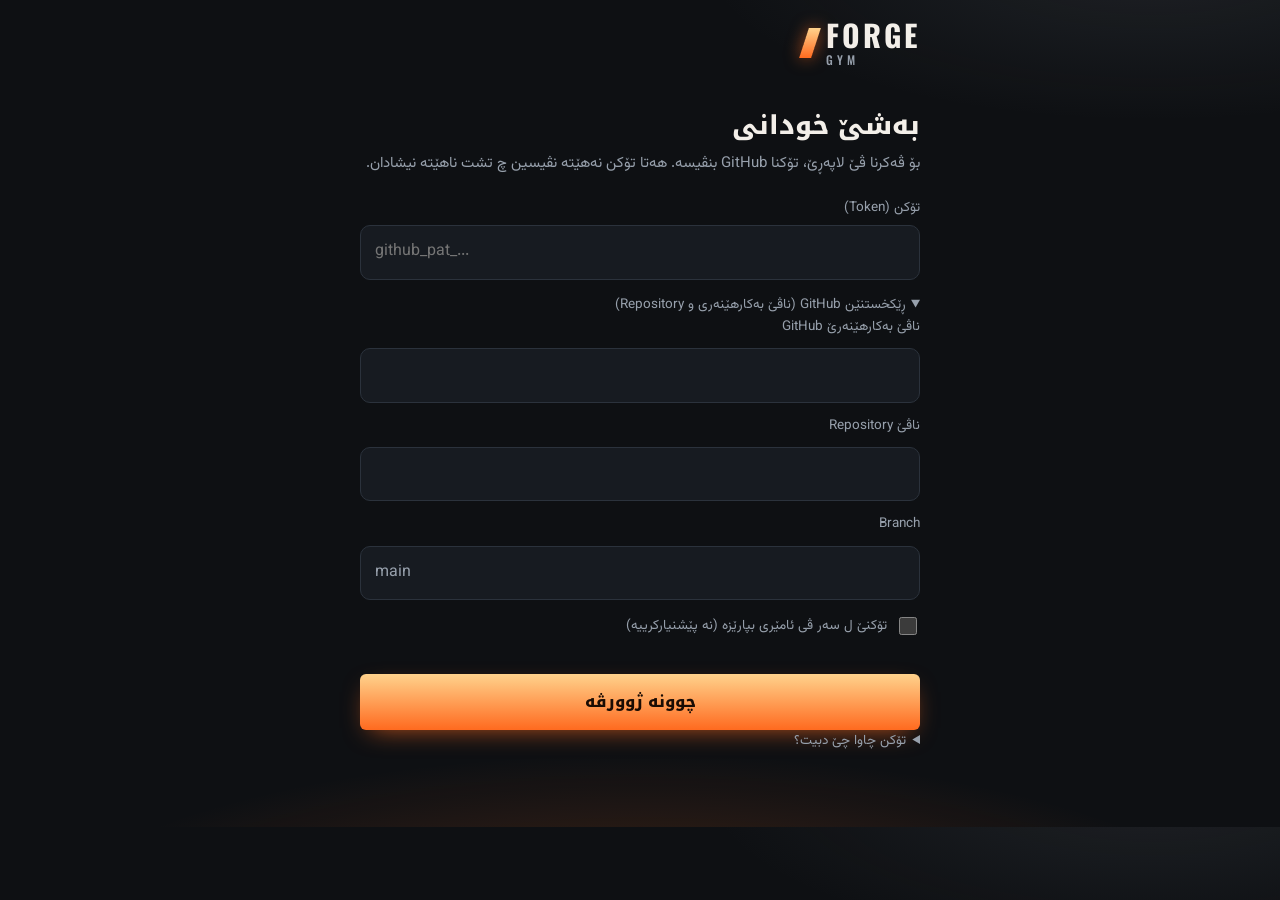
==== admin.html @ 3c7299ae "Add files via upload" ====
<!DOCTYPE html>
<html lang="ku" dir="rtl">
<head>
<meta charset="UTF-8">
<meta name="viewport" content="width=device-width, initial-scale=1, viewport-fit=cover">
<meta name="robots" content="noindex,nofollow">
<meta name="theme-color" content="#0b0909">
<link rel="icon" href="data:image/svg+xml,%3Csvg xmlns='http://www.w3.org/2000/svg' viewBox='0 0 64 64'%3E%3Crect width='64' height='64' rx='14' fill='%230b0909'/%3E%3Cpath d='M20 48V16h26v8H29v5h14v8H29v11z' fill='%23e5202e'/%3E%3C/svg%3E">
<title>Forge Gym | خودان</title>
<link rel="preconnect" href="https://fonts.googleapis.com">
<link rel="preconnect" href="https://fonts.gstatic.com" crossorigin>
<link href="https://fonts.googleapis.com/css2?family=Oswald:wght@500;700&family=Noto+Kufi+Arabic:wght@600;800&family=Vazirmatn:wght@400;500;700&display=swap" rel="stylesheet">
<link rel="stylesheet" href="style.css">
<link rel="stylesheet" href="admin.css">
</head>
<body>
<noscript><p style="padding:24px;text-align:center;color:#fff">JavaScript پێدڤییە بۆ ڤەکرنا ڤێ لاپەڕێ.</p></noscript>


<!-- گەیتێ تۆکنی: هەتا تۆکن نەهێتە نڤیسین و پشتڕاست کرن، تنێ ڤێ بەشێ دیار دبیت -->
<div class="wrap narrow" id="gate">
  <header class="top">
    <div class="brand"><i></i><div>FORGE<small>GYM</small></div></div>
  </header>
  <section class="login">
    <h1>بەشێ خودانی</h1>
    <p>بۆ ڤەکرنا ڤێ لاپەڕێ، تۆکنا GitHub بنڤیسە. هەتا تۆکن نەهێتە نڤیسین چ تشت ناهێتە نیشادان.</p>
    <form id="gateForm" novalidate>
      <label for="gToken">تۆکن (Token)</label>
      <input id="gToken" class="f" type="password" placeholder="github_pat_..." autocomplete="off" autocapitalize="off" spellcheck="false">

      <details class="how" id="gDetails">
        <summary>ڕێکخستنێن GitHub (ناڤێ بەکارهێنەری و Repository)</summary>
        <label for="gOwner">ناڤێ بەکارهێنەرێ GitHub</label>
        <input id="gOwner" class="f" autocomplete="off" autocapitalize="off" spellcheck="false">
        <label for="gRepo">ناڤێ Repository</label>
        <input id="gRepo" class="f" autocomplete="off" autocapitalize="off" spellcheck="false">
        <label for="gBranch">Branch</label>
        <input id="gBranch" class="f" value="main" autocomplete="off" autocapitalize="off" spellcheck="false">
      </details>

      <label class="remember"><input id="gRemember" type="checkbox"> تۆکنێ ل سەر ڤی ئامێری بپارێزە (نە پێشنیارکرییە)</label>
      <div class="err" id="gErr" role="alert"></div>
      <button class="btn-add wide" id="gBtn" type="submit">چوونە ژوورڤە</button>
    </form>

    <details class="how">
      <summary>تۆکن چاوا چێ دبیت؟</summary>
      <ol>
        <li>بچە GitHub ← وێنەیێ پرۆفایلی ← Settings ← Developer settings</li>
        <li>Personal access tokens ← Fine-grained tokens ← Generate new token</li>
        <li>Expiration: 1 year. د Repository access دا تنێ ڕیپۆیێ ڤی سایتی هەلبژێرە</li>
        <li>د Permissions ← Repository permissions ← <b>Contents</b> بکە <b>Read and write</b></li>
        <li>Generate token، پاشی کۆپی بکە و لێرە دانە.</li>
      </ol>
    </details>
  </section>
</div>

<!-- لاپەڕێ سەرەکی: تا گەیت ڤەنەبیت هەر ڤەشارتی دمینیت -->
<div id="app" hidden>
<div class="wrap">
  <header class="top">
    <div class="brand"><i></i><div>FORGE<small>GYM</small></div></div>
    <div class="top-acts">
      <button class="btn-log" id="btnLog" type="button">تۆمارا گوهۆڕینان<b id="logN" hidden></b></button>
      <button class="pill" id="pill" type="button">نەهاتیە بەلاڤکرن</button>
      <button class="btn-add" id="btnAdd" type="button">+ ئەندامێ نوی</button>
      <button class="btn-lock" id="btnLock" type="button">دەرکەفتن</button>
    </div>
  </header>

  <div class="bkbar" id="bkbar" data-view="home" hidden>
    <span id="bkText"></span>
    <span class="bk-acts">
      <button type="button" id="bkCloud">پاراستن ل GitHub</button>
      <button type="button" id="bkBtn">کۆپیکرن ئێستا</button>
    </span>
  </div>

  <section class="gs" data-view="home" id="gs" data-s="open" aria-label="دۆخێ قاعێ">
    <div class="gs-h"><span class="dot"></span><div><small>یاریزان ئێستا دبینن، قاعە:</small><b id="gsTxt">کراوەیە</b></div></div>
    <div class="seg" id="gsSeg" role="group" aria-label="دۆخێ قاعێ">
      <button type="button" class="no" data-st="closed">گرتیە</button>
      <button type="button" class="yes on" data-st="open">کراوەیە</button>
    </div>
    <div class="gs-ask" id="gsAsk" hidden><span id="gsAskT"></span><div><button type="button" class="go" id="gsYes">بەلێ، بگوهۆڕە</button><button type="button" id="gsNo">نەخێر</button></div></div>
    <input class="gs-msg" id="gsMsg" maxlength="80" autocomplete="off" placeholder="پەیامەک بۆ یاریزانان (نە پێدڤییە)، بۆ نموونە: دەوام ژ 4 ی ئێڤارێ">
    <div class="gs-sync" id="gsSync"></div>
  </section>

  <section class="attn" data-view="home" id="attn" aria-label="پێدڤی ب ئاگەهداریێ"></section>

  <section class="today" id="today" data-view="home" aria-label="ئەڤرو هاتین"></section>

  <section class="stats" data-view="home" aria-label="ئامار">
    <div class="stat"><span>کۆمێ ئەندامان</span><b id="sTotal">0</b></div>
    <div class="stat ok"><span>پارە دایە</span><b id="sPaid">0</b></div>
    <div class="stat red"><span>پارە نەدایە</span><b id="sUnpaid">0</b></div>
    <div class="stat"><span>کۆمێ پارەیێ وەرگرتی</span><b id="sSum">0<em>د.ع</em></b></div>
  </section>

  <section class="desk" data-view="members">
    <div class="search">
      <svg viewBox="0 0 24 24" aria-hidden="true"><circle cx="11" cy="11" r="7"/><path d="M20 20l-3.5-3.5"/></svg>
      <input id="q" type="search" autocomplete="off" placeholder="ناڤێ وی کەسێ هاتی بنڤیسە…" aria-label="گەڕیان ب ناڤ">
      <button class="clear" id="qClear" type="button" aria-label="پاقژکرن" hidden>✕</button>
    </div>
    <div class="chips" id="chips"></div>
  </section>

  <main data-view="members">
    <div class="list" id="list"></div>
  </main>

  <section class="money" data-view="money" aria-label="پارە و خەرجی">
    <h2 class="pg">پارە و خەرجی</h2>
    <div class="mrep" id="mrep"></div>
    <h3 class="pg-s">خەرجیەکا نوی</h3>
    <form class="xform" id="xform" novalidate>
      <input id="xT" autocomplete="off" placeholder="خەرجی چ بوو؟ (کارەبا، کرێ، ئامێر…)" aria-label="ناڤێ خەرجیێ">
      <input id="xA" class="ltr" type="number" inputmode="numeric" min="0" step="500" placeholder="نرخ (دینار)" aria-label="نرخ">
      <button class="btn-add" type="submit">+ خەرجی</button>
    </form>
    <div class="xlist" id="xlist"></div>
  </section>

  <footer class="foot" data-view="more">
    <p class="sync">ئەڤ لاپەڕە تنێ بۆ خودانییە. تۆمار تنێ د ڤی ئامێری دا دمینن، ژ بەر هندێ دەمەک دەمەک کۆپیەکێ ڤەگرە. بەشێ ئەندامان (index.html) ب کۆدێ تایبەت و کۆدکری دهێتە بەلاڤکرن.</p>
    <div class="tools">
      <button type="button" id="btnCloud">پاراستن و ڤەگەڕاندن ل GitHub</button>
      <button type="button" id="btnExport">کۆپیکرنا تۆمارا</button>
      <button type="button" id="btnImport">ڤەگەڕاندنا کۆپیێ</button>
      <input type="file" id="fileImport" accept="application/json,.json" hidden>
    </div>
  </footer>
</div>

<!-- تابێن خوارێ: هەر تابەک لاپەڕەکا جیایە -->
<nav class="tabs" id="tabs" aria-label="بەش">
  <button type="button" data-t="home" class="on"><svg viewBox="0 0 24 24"><path d="M3 11l9-8 9 8M5 10v10h14V10"/></svg>سەرەکی</button>
  <button type="button" data-t="members"><svg viewBox="0 0 24 24"><circle cx="9" cy="8" r="3.5"/><path d="M2.5 20c.6-4 3.2-6 6.5-6s5.9 2 6.5 6M16 5a3.5 3.5 0 010 7M18 14c2 .6 3.3 2.5 3.5 6"/></svg>ئەندام</button>
  <button type="button" data-t="money"><svg viewBox="0 0 24 24"><rect x="3" y="6" width="18" height="12" rx="2"/><circle cx="12" cy="12" r="2.6"/></svg>پارە</button>
  <button type="button" data-t="more"><svg viewBox="0 0 24 24"><path d="M4 7h16M4 12h16M4 17h16"/></svg>زێدەتر</button>
</nav>

<!-- فۆرما ئەندامی -->
<div class="veil" id="veil" hidden>
  <form class="sheet" id="form" role="dialog" aria-modal="true" aria-labelledby="fTitle" novalidate>
    <h2 id="fTitle">ئەندامێ نوی</h2>
    <label for="fName">ناڤ *</label>
    <input id="fName" autocomplete="off">
    <div class="two">
      <div><label for="fAmount">نرخێ پارەی (دینار) *</label><input id="fAmount" class="ltr" type="number" inputmode="numeric" min="0" step="500"></div>
      <div><label for="fMonths">ماوە</label>
        <select id="fMonths">
          <option value="1">1 هەیڤ</option>
          <option value="3">3 هەیڤ</option>
          <option value="6">6 هەیڤ</option>
          <option value="12">ساڵەک</option>
        </select>
      </div>
    </div>
    <div class="two">
      <div><label for="fPhone">ژمارا مۆبایلێ</label><input id="fPhone" class="ltr" type="tel" inputmode="tel" autocomplete="off"></div>
      <div><label for="fStart">بەرواری دەستپێکرنێ</label><input id="fStart" class="ltr" type="date"></div>
    </div>
    <label for="fNote">تێبینی (تنێ بۆ تە)</label>
    <textarea id="fNote"></textarea>

    <label for="fCode">کۆدێ ئەندامی (بۆ چوونە ژوورڤە)</label>
    <div class="codebox">
      <input id="fCode" class="ltr mono" autocomplete="off" autocapitalize="characters" spellcheck="false" maxlength="30" placeholder="ABC12345">
      <button type="button" id="fNewCode">کۆدەکێ ڕێکەفتی</button>
    </div>
    <small class="sub">تو دشێی کۆدەکێ ب دلێ خۆ بنڤیسی: تنێ پیتێن ئینگلیزی (A-Z) و ژمارە (0-9)، ژ 8 هەتا 24. ناڤ و ژمارا مۆبایلێ بکارنەهینە.</small>
    <div class="codehint" id="fCodeHint" aria-live="polite"></div>

    <div class="plan-h">
      <span>خشتەیا ڕاهێنانێ</span>
      <select id="fCopy" aria-label="کۆپیکرنا خشتەیێ ژ ئەندامەکێ دی"><option value="">کۆپی ژ ئەندامەکێ دی…</option></select>
    </div>
    <div id="fPlan" class="planed"></div>
    <button type="button" class="addday" id="fAddDay">+ ڕۆژا نوی</button>

    <div class="pay">
      <div class="seg" id="fPay" role="group" aria-label="دۆخێ پارەدانێ">
        <button type="button" class="no on" data-v="0">پارە نەدایە</button>
        <button type="button" class="yes" data-v="1">پارە دایە</button>
      </div>
    </div>
    <div class="err" id="fErr" role="alert"></div>
    <div class="sheet-acts">
      <button type="submit" class="go" id="fSave">پاشەکەفت</button>
      <button type="button" class="cancel" id="fCancel">پاشگەز بوون</button>
    </div>
  </form>
</div>

<!-- پاراستنا کۆدکری ل GitHub -->
<div class="veil" id="veil3" hidden>
  <form class="sheet" id="bform" role="dialog" aria-modal="true" aria-labelledby="bTitle" novalidate>
    <h2 id="bTitle">پاراستنا تۆمارا ل GitHub</h2>
    <p class="muted-p">تۆمارێن ئەندامان ب پاسۆردەکێ دهێنە کۆدکرن و ل Repository وەک فایلێ <b dir="ltr">forge-backup.json</b> دهێنە پاراستن. ئەگەر مۆبایل یان براوزەر بهێتە گوهۆڕین، ب ڤی پاسۆردی دشێی هەمیان ڤەگەڕینی. پشتی جارا یەکێ، هەر جارەکا تو بگوهۆڕی دێ ئۆتۆماتیک دووبارە هێتە پاراستن.</p>
    <label for="bPass">پاسۆردێ پاراستنێ (کێم 10 پیت و ژمارە)</label>
    <input id="bPass" class="ltr" type="password" autocomplete="off" autocapitalize="off" spellcheck="false">
    <div id="bConfirmBox">
      <label for="bPass2">پاسۆردی دووبارە بنڤیسە</label>
      <input id="bPass2" class="ltr" type="password" autocomplete="off" autocapitalize="off" spellcheck="false">
    </div>
    <p class="muted-p warnp">ئاگەهداری: ئەگەر پاسۆردی ژبیر بکەی، کەس ناشێت کۆپیێ ڤەکەت. ل جهەکێ ب ئاسایش بنڤیسە. ئەڤ پاسۆرد ژ تۆکنا GitHub جیاوازە.</p>
    <div class="err" id="bErr" role="alert"></div>
    <div class="sheet-acts">
      <button type="submit" class="go" id="bSave">پاراستن ئێستا</button>
      <button type="button" class="cancel" id="bClose">داخستن</button>
    </div>
    <div class="tools" style="margin-top:14px"><button type="button" id="bRestore">ڤەگەڕاندن ژ کۆپیا GitHub</button></div>
  </form>
</div>
</div>

<div class="veil" id="veil4" hidden>
  <div class="sheet" role="dialog" aria-modal="true" aria-labelledby="lTitle">
    <h2 id="lTitle">تۆمارا گوهۆڕینان</h2>
    <p class="muted-p">هەر گوهۆڕینەکا تو یان ئەندامەک بکەت لێرە دهێتە نڤیسین. ناهێتە ژێبرن.</p>
    <div class="loglist" id="logList"></div>
    <div class="sheet-acts"><button type="button" class="cancel" id="logClose">داخستن</button></div>
  </div>
</div>
<div class="res" id="res" hidden><div class="res-b"><i id="resI"></i><h3 id="resN"></h3><p id="resT"></p><button type="button" id="resX">باشە</button></div></div>
<div class="toast" id="toast" hidden></div>

<script>
/* diagnostics: if crypto.js / app.js are missing on the server, or crash, say so on screen instead of doing nothing */
(function () {
  function say(t) { var e = document.getElementById('gErr'); if (e) e.textContent = t; }
  window.addEventListener('error', function (ev) {
    var t = ev.target;
    if (t && t.tagName === 'SCRIPT') { say('فایلا ' + (t.getAttribute('src') || '').split('?')[0] + ' ل سەر GitHub نەهاتە دیتن. ناڤێ فایلی دڤێت وەک خۆ بیت (ب پیتێن بچووک).'); return; }
    say('خەلەتیا کۆدی: ' + (ev.message || '') + ' (' + String(ev.filename || '').split('/').pop().split('?')[0] + ':' + (ev.lineno || '') + ')');
  }, true);
  document.getElementById('gateForm').addEventListener('submit', function (e) {
    if (!window.__fgReady) { e.preventDefault(); say(window.FG ? 'app.js نەهاتە کارکرن. فایلێ app.js ل GitHub بپشکنە.' : 'crypto.js و app.js نەهاتینە بارکرن. هەردوو فایلان ل GitHub بپشکنە.'); }
  });
})();
</script>
<script src="crypto.js?v=3"></script>
<script src="app.js?v=3"></script>
</body>
</html>
---- style.css ----
/* Forge Gym: red and black. Search-first desk, member cards, bottom-sheet form. */
:root{
  --bg:#0b0909;
  --surface:#151010;
  --surface-2:#1e1616;
  --line:#2f2222;
  --fg:#f5eeee;
  --muted:#a69696;
  --red:#e5202e;
  --red-deep:#a90f1b;
  --ok:#3dc47a;
  --warn:#f2a33a;
  --font-display:'Oswald','Noto Kufi Arabic',Impact,sans-serif;
  --font-head:'Noto Kufi Arabic','Vazirmatn',Tahoma,sans-serif;
  --font-body:'Vazirmatn','Noto Kufi Arabic',Tahoma,sans-serif;
  color-scheme:dark;
}
*{box-sizing:border-box}
html{-webkit-text-size-adjust:100%}
[hidden]{display:none!important}
body{
  margin:0;background:var(--bg);color:var(--fg);
  font:15px/1.65 var(--font-body);
  padding-block:env(safe-area-inset-top,0px) calc(48px + env(safe-area-inset-bottom,0px));
  padding-left:max(16px,env(safe-area-inset-left,0px));
  padding-right:max(16px,env(safe-area-inset-right,0px));
  background-image:repeating-linear-gradient(115deg,transparent 0 46px,rgba(229,32,46,.035) 46px 48px);
}
button,input,select,textarea{font:inherit;color:inherit}
button{cursor:pointer;border:0;background:none}
:focus-visible{outline:2px solid var(--red);outline-offset:2px}
.wrap{max-width:940px;margin:0 auto}

/* header */
.top{display:flex;align-items:center;justify-content:space-between;gap:12px;padding-block:20px 14px}
.brand{direction:ltr;display:flex;align-items:center;gap:10px;font-family:var(--font-display);font-weight:700;font-size:30px;letter-spacing:3px;line-height:1}
.brand i{display:block;width:12px;height:30px;background:var(--red);transform:skewX(-18deg)}
.brand small{font-weight:500;font-size:12px;letter-spacing:4px;color:var(--muted);display:block;margin-top:4px}
.btn-add{background:var(--red);color:#fff;font-family:var(--font-head);font-weight:800;font-size:15px;padding:12px 20px;border-radius:6px;transition:background .2s,transform .15s;white-space:nowrap}
.btn-add:hover{background:#f2303d}
.btn-add:active{transform:scale(.97)}

/* stats */
.stats{display:grid;grid-template-columns:repeat(4,1fr);border:1px solid var(--line);border-radius:10px;background:var(--surface);overflow:hidden}
.stat{padding:14px 16px;min-width:0;border-inline-start:1px solid var(--line)}
.stat:first-child{border-inline-start:0}
.stat span{display:block;font-size:12.5px;color:var(--muted)}
.stat b{display:block;font-family:var(--font-display);font-weight:700;font-size:30px;line-height:1.2;font-variant-numeric:tabular-nums;direction:ltr;text-align:start}
.stat.red b{color:var(--red)}
.stat.ok b{color:var(--ok)}
.stat b em{font-style:normal;font-size:13px;font-weight:500;color:var(--muted);margin-inline-start:4px;font-family:var(--font-body)}

/* search */
.desk{position:sticky;top:env(safe-area-inset-top,0px);z-index:5;background:var(--bg);padding-block:16px 10px}
.search{position:relative}
.search svg{position:absolute;inset-block:0;inset-inline-start:16px;margin-block:auto;width:22px;height:22px;stroke:var(--red);fill:none;stroke-width:2.2;stroke-linecap:round}
.search input{width:100%;background:var(--surface);border:2px solid var(--line);border-radius:10px;padding:16px 50px;font-size:17px;font-weight:500;transition:border-color .2s}
.search input::placeholder{color:#7d6e6e}
.search input:focus{border-color:var(--red);outline:0}
.clear{position:absolute;inset-block:0;inset-inline-end:10px;margin-block:auto;width:34px;height:34px;border-radius:50%;background:var(--surface-2);color:var(--muted);font-size:15px}
.chips{display:flex;gap:8px;overflow-x:auto;padding-block:12px 2px;scrollbar-width:none}
.chips::-webkit-scrollbar{display:none}
.chip{flex:none;padding:7px 16px;border:1px solid var(--line);border-radius:99px;font-size:14px;font-weight:500;color:var(--muted);background:var(--surface);transition:all .2s}
.chip b{font-family:var(--font-display);font-weight:500;margin-inline-start:6px;font-variant-numeric:tabular-nums}
.chip.on{background:var(--red);border-color:var(--red);color:#fff}

/* member cards */
.list{display:grid;grid-template-columns:repeat(2,minmax(0,1fr));gap:14px;margin-top:8px}
.m{background:var(--surface);border:1px solid var(--line);border-radius:12px;padding:16px;display:flex;flex-direction:column;gap:12px;min-width:0;position:relative;overflow:hidden}
.m::before{content:"";position:absolute;inset-block:0;inset-inline-start:0;width:4px;background:var(--red)}
.m.paid::before{background:var(--ok)}
.m-head{display:flex;justify-content:space-between;align-items:flex-start;gap:12px}
.m-name{font-family:var(--font-head);font-weight:800;font-size:19px;line-height:1.35;min-width:0;overflow-wrap:anywhere}
.m-amt{flex:none;text-align:end;direction:ltr}
.m-amt b{display:block;font-family:var(--font-display);font-weight:700;font-size:30px;line-height:1;font-variant-numeric:tabular-nums;letter-spacing:.5px}
.m-amt small{font-size:12px;color:var(--muted)}
.m-meta{display:flex;flex-wrap:wrap;gap:6px 8px;align-items:center;font-size:13px;color:var(--muted)}
.m-meta .ph{direction:ltr;unicode-bidi:embed}
.tag{padding:1px 10px;border-radius:99px;font-size:12px;font-weight:700;border:1px solid var(--line);background:var(--surface-2)}
.tag.warn{color:var(--warn);border-color:rgba(242,163,58,.4)}
.tag.red{color:#ff6b75;border-color:rgba(229,32,46,.5)}
.tag.ok{color:var(--ok);border-color:rgba(61,196,122,.4)}
.note{font-size:13px;color:var(--muted);border-inline-start:2px solid var(--line);padding-inline-start:10px}

.seg{display:grid;grid-template-columns:1fr 1fr;background:var(--surface-2);border:1px solid var(--line);border-radius:8px;padding:4px;gap:4px}
.seg button{height:46px;border-radius:5px;font-family:var(--font-head);font-weight:800;font-size:14.5px;color:var(--muted);transition:background .2s,color .2s}
.seg .no.on{background:var(--red);color:#fff}
.seg .yes.on{background:var(--ok);color:#06210f}
.acts{display:flex;flex-wrap:wrap;gap:4px 14px;align-items:center;font-size:13.5px}
.acts button{color:var(--muted);padding:4px 0;font-weight:500}
.acts button:hover{color:var(--fg)}
.acts .in{color:var(--fg);font-weight:700;border:1px solid var(--line);border-radius:6px;padding:4px 12px;background:var(--surface-2)}
.acts .in:hover{border-color:var(--red)}
.acts .del{margin-inline-start:auto}
.acts .del:hover{color:#ff6b75}
.confirm{display:flex;gap:8px;align-items:center;flex-wrap:wrap;margin-inline-start:auto}
.confirm button.yes{background:var(--red);color:#fff;border-radius:6px;padding:5px 14px;font-weight:700}
.confirm button.no{border:1px solid var(--line);border-radius:6px;padding:5px 14px}

.empty{grid-column:1/-1;text-align:center;padding:56px 16px;border:1px dashed var(--line);border-radius:12px;color:var(--muted)}
.empty h3{margin:0 0 6px;font-family:var(--font-head);font-weight:800;font-size:20px;color:var(--fg)}
.empty p{margin:0 0 18px}

/* footer: backup */
.foot{margin-top:28px;text-align:center}
.sync{font-size:12.5px;color:var(--muted);margin:0 0 10px}
.tools{display:flex;gap:10px;justify-content:center;flex-wrap:wrap}
.tools button{padding:9px 18px;border:1px solid var(--line);border-radius:8px;color:var(--fg);font-size:13.5px;font-weight:500;background:var(--surface)}
.tools button:hover{border-color:var(--red)}

/* sheet */
.veil{position:fixed;inset:0;z-index:20;background:rgba(0,0,0,.72);display:flex;align-items:flex-end;justify-content:center}
.sheet{width:100%;max-width:520px;max-height:92%;overflow:auto;background:var(--surface);border:1px solid var(--line);border-bottom:0;border-radius:16px 16px 0 0;padding:20px 20px calc(24px + env(safe-area-inset-bottom,0px));animation:up .25s ease-out}
@keyframes up{from{transform:translateY(40px);opacity:0}}
.sheet h2{margin:0 0 14px;font-family:var(--font-head);font-weight:800;font-size:21px}
.sheet label{display:block;margin-top:12px;font-size:13.5px;color:var(--muted)}
.sheet input,.sheet select,.sheet textarea{width:100%;margin-top:5px;background:var(--bg);border:1px solid var(--line);border-radius:8px;padding:12px 14px;font-size:16px}
.sheet textarea{resize:vertical;min-height:64px}
.sheet input:focus,.sheet select:focus,.sheet textarea:focus{border-color:var(--red);outline:0}
.sheet .ltr{direction:ltr;text-align:start}
.two{display:grid;grid-template-columns:1fr 1fr;gap:12px}
.two>*{min-width:0}
.pay{margin-top:16px}
.pay .seg button{height:48px}
.err{color:#ff6b75;font-size:13.5px;min-height:20px;margin-top:10px}
.sheet-acts{display:flex;gap:10px;margin-top:6px}
.sheet-acts .go{flex:1;background:var(--red);color:#fff;font-family:var(--font-head);font-weight:800;padding:14px;border-radius:8px}
.sheet-acts .go:hover{background:#f2303d}
.sheet-acts .go:disabled{opacity:.6}
.sheet-acts .cancel{padding:14px 20px;border:1px solid var(--line);border-radius:8px;color:var(--muted)}

.toast{position:fixed;inset-inline:16px;bottom:calc(20px + env(safe-area-inset-bottom,0px));margin-inline:auto;max-width:420px;z-index:30;background:var(--fg);color:#190c0c;padding:12px 18px;border-radius:8px;font-weight:700;text-align:center;box-shadow:0 10px 30px rgba(0,0,0,.5)}
.toast.bad{background:var(--red);color:#fff}

@media(max-width:720px){
  .list{grid-template-columns:minmax(0,1fr)}
  .stats{grid-template-columns:1fr 1fr}
  .stat:nth-child(3){border-inline-start:0}
  .stat:nth-child(n+3){border-top:1px solid var(--line)}
  .brand{font-size:26px}
}
@media(min-width:721px){.veil{align-items:center}.sheet{border-bottom:1px solid var(--line);border-radius:16px}}
/* ===== admin additions: publish pill, code line, plan editor, settings ===== */
.top-acts{display:flex;align-items:center;gap:10px;flex-wrap:wrap;justify-content:flex-end}
.pill{padding:7px 14px;border-radius:99px;border:1px solid var(--line);background:var(--surface);color:var(--muted);font-size:13px;font-weight:700;transition:border-color .2s,color .2s}
.pill:hover{border-color:var(--red)}
.pill.ok{color:var(--ok);border-color:rgba(61,196,122,.45)}
.pill.warn{color:var(--warn);border-color:rgba(242,163,58,.45)}
.pill.bad{color:#ff6b75;border-color:rgba(229,32,46,.6)}
.codeline{display:flex;align-items:center;flex-wrap:wrap;gap:6px 10px;font-size:13px;color:var(--muted);padding:8px 10px;background:var(--surface-2);border:1px dashed var(--line);border-radius:8px}
.codeline code{font-family:var(--font-display);font-weight:500;font-size:16px;letter-spacing:2px;color:var(--fg)}
.codeline button,.codeline a{color:var(--fg);font-weight:700;font-size:12.5px;padding:3px 10px;border:1px solid var(--line);border-radius:6px;background:var(--surface)}
.codeline button:hover,.codeline a:hover{border-color:var(--red)}
.codeline a{margin-inline-start:auto}
.sheet .mono{font-family:var(--font-display);font-size:19px;letter-spacing:3px}
.codebox{display:flex;gap:8px;align-items:center}
.codebox input{flex:1;min-width:0}
.codebox button{flex:none;margin-top:5px;padding:12px 14px;border:1px solid var(--line);border-radius:8px;color:var(--fg);font-weight:700;font-size:13.5px;background:var(--surface-2)}
.codebox button:hover{border-color:var(--red)}
.plan-h{display:flex;align-items:center;justify-content:space-between;gap:10px;flex-wrap:wrap;margin-top:18px;font-weight:700;font-size:14px}
.plan-h select{width:auto;max-width:100%;margin:0;padding:8px 10px;font-size:13.5px}
.planed{display:flex;flex-direction:column;gap:10px;margin-top:8px}
.day{background:var(--bg);border:1px solid var(--line);border-radius:10px;padding:10px}
.day-h{display:flex;gap:8px;align-items:center}
.day-h input{margin:0}
.day-h button{flex:none;width:36px;height:36px;border-radius:50%;background:var(--surface-2);color:var(--muted)}
.day-h button:hover{color:#ff6b75}
.day textarea{margin-top:8px;min-height:96px;direction:ltr;text-align:start;font-size:15px}
.addday{width:100%;margin-top:10px;padding:11px;border:1px dashed var(--line);border-radius:8px;color:var(--muted);font-weight:700}
.addday:hover{border-color:var(--red);color:var(--fg)}
.muted-p{margin:0 0 6px;font-size:13.5px;color:var(--muted)}
.how{margin-top:12px;font-size:13.5px;color:var(--muted)}
.how summary{cursor:pointer}
.how ol{padding-inline-start:20px;margin:8px 0 0}
.linkbtn{display:block;margin:14px auto 0;color:var(--muted);font-size:13px;text-decoration:underline}
.linkbtn:hover{color:#ff6b75}

/* ===== member portal (index.html) ===== */
.wrap.narrow{max-width:560px}
.ghost{padding:8px 16px;border:1px solid var(--line);border-radius:8px;color:var(--muted);font-weight:700;font-size:13.5px}
.ghost:hover{border-color:var(--red);color:var(--fg)}
.login{padding-block:28px 12px}
.login h1{margin:0 0 8px;font-family:var(--font-head);font-weight:800;font-size:26px;line-height:1.4}
.login p{margin:0 0 20px;color:var(--muted)}
.login label{display:block;font-size:13.5px;color:var(--muted);margin-bottom:6px}
.codein{width:100%;background:var(--surface);border:2px solid var(--line);border-radius:10px;padding:16px;text-align:center;font-family:var(--font-display);font-size:28px;font-weight:500;letter-spacing:5px;text-transform:uppercase;color:var(--fg)}
.codein::placeholder{color:#5f5252;letter-spacing:5px}
.codein:focus{border-color:var(--red);outline:0}
.remember{display:flex!important;align-items:center;gap:8px;margin-top:14px;cursor:pointer}
.remember input{width:18px;height:18px;accent-color:var(--red)}
.btn-add.wide{width:100%;margin-top:6px;padding:15px;font-size:16px}
.btn-add:disabled{opacity:.6}
.login .hint{margin:18px 0 0;font-size:13px;text-align:center}
.hello{margin:18px 0 14px;font-family:var(--font-head);font-weight:800;font-size:24px;line-height:1.4;overflow-wrap:anywhere}
.pcard{background:var(--surface);border:1px solid var(--line);border-radius:14px;padding:18px;position:relative;overflow:hidden}
.pcard::before{content:"";position:absolute;inset-block:0;inset-inline-start:0;width:5px;background:var(--ok)}
.pcard.soon::before{background:var(--warn)}
.pcard.bad::before{background:var(--red)}
.pc-top{display:flex;gap:8px;flex-wrap:wrap}
.pc-days{display:flex;align-items:baseline;gap:12px;margin-top:14px;direction:rtl}
.pc-days b{font-family:var(--font-display);font-weight:700;font-size:72px;line-height:1;font-variant-numeric:tabular-nums;color:var(--fg)}
.pcard.soon .pc-days b{color:var(--warn)}
.pcard.bad .pc-days b{color:var(--red)}
.pc-days span{color:var(--muted);font-weight:700}
.bar{height:8px;border-radius:99px;background:var(--surface-2);overflow:hidden;margin-top:14px}
.bar i{display:block;height:100%;width:0;background:var(--ok);border-radius:99px;transition:width .6s ease-out}
.pcard.soon .bar i{background:var(--warn)}
.pcard.bad .bar i{background:var(--red)}
.pc-dates{display:grid;grid-template-columns:1fr 1fr;gap:12px;margin:16px 0 0}
.pc-dates div{min-width:0}
.pc-dates dt{font-size:12.5px;color:var(--muted)}
.pc-dates dd{margin:0;font-family:var(--font-display);font-weight:500;font-size:19px;direction:ltr;text-align:start;font-variant-numeric:tabular-nums}
.pc-warn{margin:14px 0 0;padding:10px 12px;border-radius:8px;background:var(--surface-2);border:1px solid var(--line);font-size:14px}
.pcard.bad .pc-warn{border-color:rgba(229,32,46,.5)}
.pcard.soon .pc-warn{border-color:rgba(242,163,58,.45)}
.sec{margin:26px 0 10px;font-family:var(--font-head);font-weight:800;font-size:19px}
.days{display:flex;flex-direction:column;gap:10px}
.day-card{background:var(--surface);border:1px solid var(--line);border-radius:12px;overflow:hidden}
.day-card summary{list-style:none;cursor:pointer;padding:14px 16px;font-family:var(--font-head);font-weight:800;font-size:16px;display:flex;justify-content:space-between;align-items:center;gap:10px}
.day-card summary::-webkit-details-marker{display:none}
.day-card summary::after{content:"+";flex:none;width:28px;height:28px;border-radius:50%;background:var(--surface-2);display:flex;align-items:center;justify-content:center;color:var(--red);font-size:20px;line-height:1}
.day-card[open] summary::after{content:"−"}
.day-card[open]{border-color:rgba(229,32,46,.5)}
.day-card ol{margin:0;padding:0 16px 14px;list-style:none;counter-reset:ex;direction:ltr;text-align:start}
.day-card li{counter-increment:ex;display:flex;gap:12px;align-items:baseline;padding:9px 0;border-top:1px solid var(--line);font-size:16px}
.day-card li::before{content:counter(ex);flex:none;min-width:22px;font-family:var(--font-display);font-weight:500;color:var(--red)}
.day-card .muted{padding:0 16px 14px;margin:0;color:var(--muted)}
@media(prefers-reduced-motion:reduce){*{animation:none!important;transition:none!important}}

/* ===== v2 additions: owner gate, free-choice codes, backup reminder ===== */
.codein{font-size:22px;letter-spacing:3px}
.codein::placeholder{letter-spacing:3px}
.login .f{display:block;width:100%;margin:0 0 14px;background:var(--surface);border:1px solid var(--line);border-radius:10px;padding:13px 14px;font-size:16px;direction:ltr;text-align:start}
.login .f:focus{border-color:var(--red);outline:0}
.login .how{margin:0 0 14px}
.login .how .f{margin-top:10px;margin-bottom:0}
.login .how .f+label{margin-top:12px}
.btn-lock{padding:9px 16px;border:1px solid var(--line);border-radius:8px;color:var(--fg);font-size:13.5px;font-weight:500;background:var(--surface)}
.btn-lock:hover{border-color:var(--red)}
.codehint{min-height:20px;margin:6px 0 0;font-size:12.5px;color:var(--muted)}
.codehint.ok{color:var(--ok)}
.codehint.bad{color:#ff6b75}
.sheet .sub{display:block;margin-top:4px;font-size:12.5px;color:var(--muted)}
.sheet .codebox input{text-transform:uppercase}
.bkbar{display:flex;align-items:center;justify-content:space-between;gap:12px;flex-wrap:wrap;margin:0 0 14px;padding:12px 16px;background:rgba(242,163,58,.1);border:1px solid var(--warn);border-radius:10px;font-size:13.5px;color:var(--warn)}
.bkbar button{flex:none;padding:8px 16px;border-radius:8px;background:var(--warn);color:#190c0c;font-weight:700;font-size:13.5px}

.bk-acts{display:flex;gap:8px;flex-wrap:wrap}
.bk-acts button{background:var(--warn)}
.warnp{color:var(--warn)}
#bConfirmBox[hidden]{display:none}
---- admin.css ----
/* Forge Gym admin v3: graphite + ember (same look as the member portal). Loaded after style.css */
:root{--bg:#0e1013;--surface:#171b21;--surface-2:#1f242c;--line:#2b323c;--fg:#f3efe9;--muted:#97a0ac;--red:#ff6a1f;--ok:#5fd39a;--warn:#ffb340;--bad:#ff5a5f;--hot:#ffd28c;--font-display:'Oswald','Noto Kufi Arabic',Impact,sans-serif}
body{background:radial-gradient(70% 34% at 50% 115%,rgba(255,106,31,.25),transparent 70%),radial-gradient(50% 28% at 90% -5%,rgba(125,135,148,.14),transparent 70%),var(--bg) fixed}
.brand i{background:linear-gradient(var(--hot),var(--red));box-shadow:0 0 16px rgba(255,106,31,.6)}
.btn-add,.sheet-acts .go,.chip.on{background:linear-gradient(180deg,var(--hot),var(--red));color:#1a0c04;border-color:transparent;box-shadow:0 8px 26px -10px rgba(255,106,31,.8)}
.btn-add:hover,.sheet-acts .go:hover{background:linear-gradient(180deg,#ffe0a8,#ff7a35)}
.stat.red b{color:var(--bad)}.seg .no.on{background:var(--bad);color:#fff}.m::before{background:var(--bad)}.m.paid::before{background:var(--ok)}.m.soon::before{background:var(--warn)}.m.exp::before{background:#5c6573}
.m{border-radius:14px;background:linear-gradient(160deg,var(--surface-2),var(--surface) 60%)}
.m-name{font-size:20px}.m-amt b{color:var(--hot)}
.stats{gap:10px;border:0;background:none;overflow:visible}
.stat{border:1px solid var(--line)!important;border-radius:12px;background:linear-gradient(160deg,var(--surface-2),var(--surface))}
.stat b{background:linear-gradient(180deg,#fff3dc,var(--hot) 45%,var(--red));-webkit-background-clip:text;background-clip:text;color:transparent}
.stat.ok b{background-image:linear-gradient(180deg,#e6fff2,var(--ok))}.stat.red b{background-image:linear-gradient(180deg,#ffe3e4,var(--bad))}
.btn-log{position:relative;padding:9px 16px;border:1px solid var(--line);border-radius:8px;background:var(--surface);font-size:13.5px;font-weight:700}
.btn-log:hover{border-color:var(--red)}
.btn-log b{position:absolute;top:-8px;inset-inline-start:-8px;min-width:22px;height:22px;padding:0 5px;border-radius:99px;background:var(--bad);color:#fff;font:700 12px/22px var(--font-display);text-align:center}
/* open / closed card */
.gs{position:relative;overflow:hidden;margin:0 0 14px;padding:18px;border:1px solid var(--line);border-radius:16px;background:linear-gradient(160deg,var(--surface-2),var(--surface) 65%)}
.gs::after{content:"";position:absolute;inset:-60% auto auto -15%;width:60%;aspect-ratio:1;border-radius:50%;background:radial-gradient(circle,rgba(95,211,154,.22),transparent 65%);pointer-events:none}
.gs[data-s=closed]::after{background:radial-gradient(circle,rgba(255,90,95,.22),transparent 65%)}
.gs>*{position:relative;z-index:1}
.gs-h{display:flex;align-items:center;gap:14px}
.dot{flex:none;width:16px;height:16px;border-radius:50%;background:var(--ok);animation:pulse 2s infinite}
.gs[data-s=closed] .dot{background:var(--bad);animation:none}
@keyframes pulse{0%{box-shadow:0 0 0 0 rgba(95,211,154,.6)}70%,100%{box-shadow:0 0 0 12px rgba(95,211,154,0)}}
.gs small{display:block;font-size:12.5px;color:var(--muted)}
.gs-h b{font-family:var(--font-head);font-weight:800;font-size:30px;line-height:1.2;color:var(--ok)}
.gs[data-s=closed] .gs-h b{color:var(--bad)}
.gs .seg{margin-top:14px}.gs .seg .yes.on{background:var(--ok)}
.gs-msg{width:100%;margin-top:12px;padding:12px 14px;font-size:15px;background:var(--bg);border:1px solid var(--line);border-radius:10px}
.gs-msg:focus{border-color:var(--red);outline:0}
.gs-ask{margin-top:12px;padding:12px 14px;border:1px solid var(--warn);border-radius:10px;background:rgba(255,179,64,.1);font-weight:700}
.gs-ask div{display:flex;gap:8px;margin-top:10px}
.gs-ask button{flex:1;padding:11px;border-radius:8px;border:1px solid var(--line);font-weight:700}
.gs-ask .go{background:var(--warn);color:#190c0c;border-color:transparent}
.gs-sync{margin-top:10px;font-size:12.5px;color:var(--muted)}.gs-sync.ok{color:var(--ok)}.gs-sync.warn{color:var(--warn)}.gs-sync.bad{color:var(--bad)}
/* attention */
.attn{display:grid;grid-template-columns:repeat(3,minmax(0,1fr));gap:10px;margin:0 0 14px}
.at{padding:12px;border:1px solid var(--line);border-radius:12px;background:var(--surface);text-align:start}
.at b{display:block;font:700 28px/1.1 var(--font-display)}.at span{font-size:12.5px;color:var(--muted)}
.at.has.bad{border-color:rgba(255,90,95,.55)}.at.has.bad b{color:var(--bad)}.at.has.warn{border-color:rgba(255,179,64,.55)}.at.has.warn b{color:var(--warn)}
.attn-ok{grid-column:1/-1;padding:12px 14px;border:1px solid rgba(95,211,154,.4);border-radius:12px;color:var(--ok);font-weight:700}
/* log */
.loglist{display:flex;flex-direction:column;gap:8px;margin-block:12px;max-height:56vh;overflow:auto}
.lg{display:flex;gap:12px;align-items:flex-start;padding:10px 12px;border:1px solid var(--line);border-radius:10px;background:var(--bg)}
.lg.new{border-color:var(--red)}
.lg i{flex:none;width:34px;height:34px;border-radius:50%;display:grid;place-items:center;font-style:normal;font-weight:800;background:var(--surface-2)}
.lg-ok i{color:var(--ok)}.lg-bad i{color:var(--bad)}.lg-warn i{color:var(--warn)}.lg-hot i{color:var(--red)}
.lg p{margin:0;font-weight:600;line-height:1.5}.lg time{display:block;font-size:12px;color:var(--muted);direction:ltr;text-align:start}
/* check-in result */
.res{position:fixed;inset:0;z-index:40;display:grid;place-items:center;padding:24px;background:rgba(0,0,0,.82)}
.res-b{width:100%;max-width:380px;padding:30px 20px;text-align:center;border:2px solid var(--ok);border-radius:20px;background:var(--surface);animation:up .25s ease-out}
.res.bad .res-b{border-color:var(--bad)}.res.warn .res-b{border-color:var(--warn)}
.res-b i{display:grid;place-items:center;width:84px;height:84px;margin:0 auto 12px;border-radius:50%;font-style:normal;font-size:46px;font-weight:800;background:var(--ok);color:#06210f}
.res.bad i{background:var(--bad);color:#fff}.res.warn i{background:var(--warn);color:#190c0c}
.res h3{margin:0;font:800 26px/1.3 var(--font-head);overflow-wrap:anywhere}.res p{margin:8px 0 20px;color:var(--muted);font-size:16px}
.res button{width:100%;padding:14px;border-radius:10px;border:1px solid var(--line);font-weight:800}
@media(max-width:520px){.attn{grid-template-columns:1fr 1fr}.at:last-child{grid-column:1/-1}}

/* ===== v4: لاپەڕێن جیا، تابێن خوارێ، پارە و خەرجی ===== */
.vhide{display:none!important}
#app{padding-bottom:104px}
.tabs{position:fixed;inset-inline:0;bottom:0;z-index:15;display:flex;justify-content:center;gap:6px;padding:8px 12px calc(8px + env(safe-area-inset-bottom,0px));background:rgba(14,16,19,.9);backdrop-filter:blur(14px);-webkit-backdrop-filter:blur(14px);border-top:1px solid var(--line)}
.tabs button{flex:1;max-width:160px;display:flex;flex-direction:column;align-items:center;gap:3px;padding:8px 4px;border-radius:14px;color:var(--muted);font:700 12.5px var(--font-head);transition:color .2s,background .2s}
.tabs svg{width:24px;height:24px;fill:none;stroke:currentColor;stroke-width:1.9;stroke-linecap:round;stroke-linejoin:round}
.tabs .on{color:var(--hot);background:rgba(255,106,31,.15)}
.pg{margin:6px 0 14px;font:800 26px/1.3 var(--font-head)}
.pg-s{margin:22px 0 10px;font:800 16px var(--font-head);color:var(--muted)}
.today{margin:0 0 14px;padding:16px;border:1px solid var(--line);border-radius:16px;background:linear-gradient(160deg,var(--surface-2),var(--surface))}
.today h3{margin:0 0 10px;font:800 17px var(--font-head)}
.today h3 b{margin-inline-start:6px;color:var(--hot);font-family:var(--font-display)}
.today div{display:flex;flex-wrap:wrap;gap:8px}
.today span{padding:6px 14px;border-radius:99px;background:rgba(95,211,154,.12);border:1px solid rgba(95,211,154,.35);color:var(--ok);font-weight:700;font-size:14px}
.today p{margin:0;color:var(--muted);font-size:13.5px}
.mrep{display:grid;gap:10px}
.mc{padding:16px;border:1px solid var(--line);border-radius:16px;background:linear-gradient(160deg,var(--surface-2),var(--surface))}
.mc.cur{border-color:rgba(255,106,31,.55)}
.mc small{display:block;margin-bottom:10px;color:var(--muted);font-weight:700}
.mc dl{display:grid;grid-template-columns:repeat(3,minmax(0,1fr));gap:10px;margin:0}
.mc dt{font-size:12.5px;color:var(--muted)}
.mc dd{margin:0;font:700 22px/1.3 var(--font-display);direction:ltr;text-align:start;font-variant-numeric:tabular-nums}
.mc .g{color:var(--ok)}.mc .r{color:var(--bad)}
.xform{display:grid;grid-template-columns:1fr 1fr;gap:10px}
.xform input{min-width:0;padding:13px 14px;background:var(--surface);border:1px solid var(--line);border-radius:10px;font-size:16px}
.xform input:focus{border-color:var(--red);outline:0}
.xform .ltr{direction:ltr;text-align:start}
.xform .btn-add{grid-column:1/-1}
.xlist{display:flex;flex-direction:column;gap:8px;margin-top:14px}
.xi{display:flex;align-items:center;gap:12px;padding:11px 14px;border:1px solid var(--line);border-radius:12px;background:var(--surface)}
.xi>div{flex:1;min-width:0}.xi b{display:block;overflow-wrap:anywhere}.xi small{color:var(--muted);direction:ltr;display:block;text-align:start}
.xi span{font:700 17px var(--font-display);color:var(--bad);direction:ltr}
.xi button{flex:none;width:34px;height:34px;border-radius:50%;background:var(--surface-2);color:var(--muted)}
.xi button:hover{color:var(--bad)}
@media(max-width:520px){.xform{grid-template-columns:1fr}}
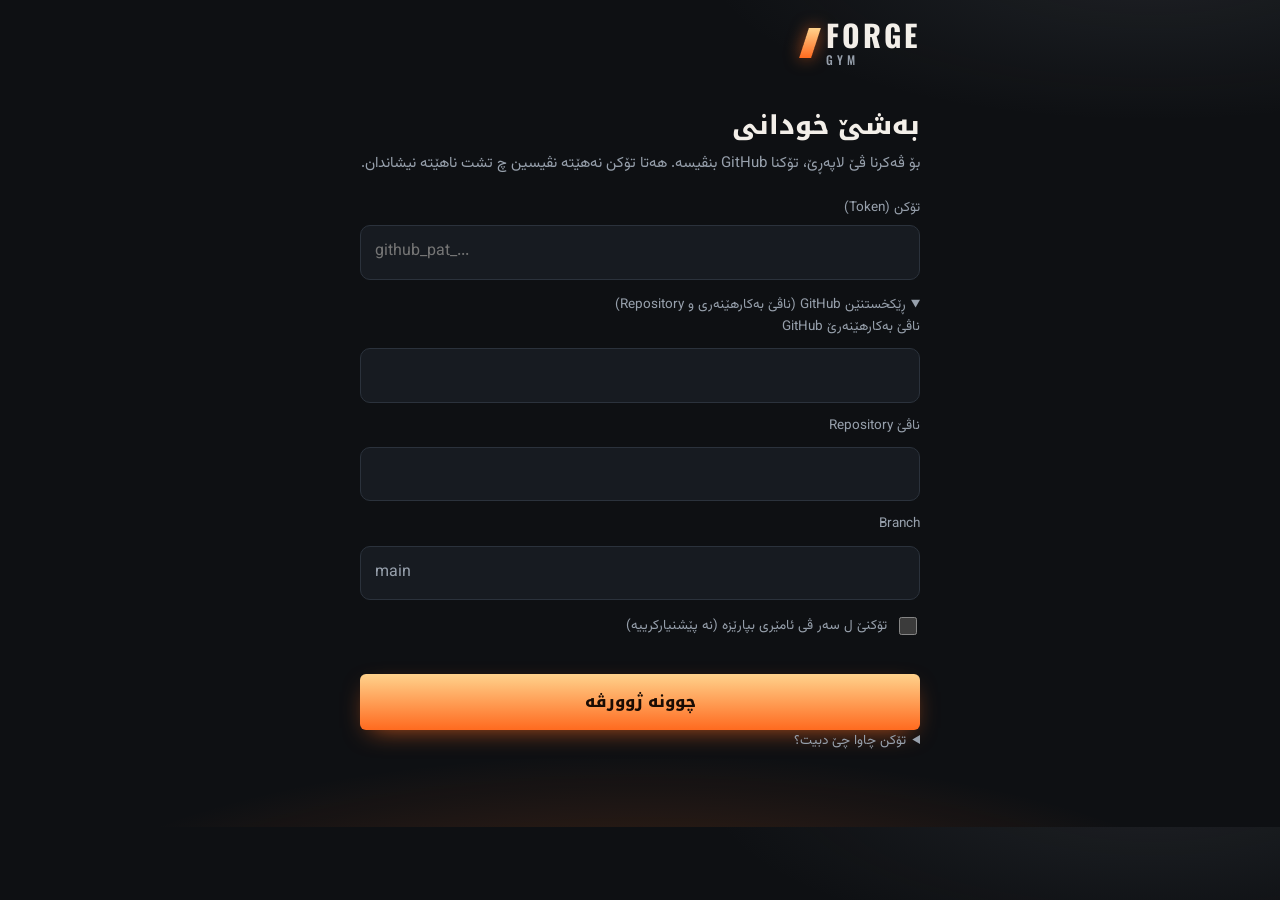
==== commit 8c512841: "Add files via upload" ====
--- a/admin.html
+++ b/admin.html
@@ -10,8 +10,8 @@
 <link rel="preconnect" href="https://fonts.googleapis.com">
 <link rel="preconnect" href="https://fonts.gstatic.com" crossorigin>
 <link href="https://fonts.googleapis.com/css2?family=Oswald:wght@500;700&family=Noto+Kufi+Arabic:wght@600;800&family=Vazirmatn:wght@400;500;700&display=swap" rel="stylesheet">
-<link rel="stylesheet" href="style.css">
-<link rel="stylesheet" href="admin.css">
+<link rel="stylesheet" href="style.css?v=4">
+<link rel="stylesheet" href="admin.css?v=8">
 </head>
 <body>
 <noscript><p style="padding:24px;text-align:center;color:#fff">JavaScript پێدڤییە بۆ ڤەکرنا ڤێ لاپەڕێ.</p></noscript>
@@ -24,7 +24,7 @@
   </header>
   <section class="login">
     <h1>بەشێ خودانی</h1>
-    <p>بۆ ڤەکرنا ڤێ لاپەڕێ، تۆکنا GitHub بنڤیسە. هەتا تۆکن نەهێتە نڤیسین چ تشت ناهێتە نیشادان.</p>
+    <p>بۆ ڤەکرنا ڤێ لاپەڕێ، تۆکنا GitHub بنڤیسە. هەتا تۆکن نەهێتە نڤیسین چ تشت ناهێتە نیشاندان.</p>
     <form id="gateForm" novalidate>
       <label for="gToken">تۆکن (Token)</label>
       <input id="gToken" class="f" type="password" placeholder="github_pat_..." autocomplete="off" autocapitalize="off" spellcheck="false">
@@ -51,7 +51,7 @@
         <li>Personal access tokens ← Fine-grained tokens ← Generate new token</li>
         <li>Expiration: 1 year. د Repository access دا تنێ ڕیپۆیێ ڤی سایتی هەلبژێرە</li>
         <li>د Permissions ← Repository permissions ← <b>Contents</b> بکە <b>Read and write</b></li>
-        <li>Generate token، پاشی کۆپی بکە و لێرە دانە.</li>
+        <li>Generate token، پاشی کۆپی بکە و ل ڤێرێ دانە.</li>
       </ol>
     </details>
   </section>
@@ -74,20 +74,22 @@
     <span id="bkText"></span>
     <span class="bk-acts">
       <button type="button" id="bkCloud">پاراستن ل GitHub</button>
-      <button type="button" id="bkBtn">کۆپیکرن ئێستا</button>
+      <button type="button" id="bkBtn">کۆپیکرن نوکە</button>
     </span>
   </div>
 
   <section class="gs" data-view="home" id="gs" data-s="open" aria-label="دۆخێ قاعێ">
-    <div class="gs-h"><span class="dot"></span><div><small>یاریزان ئێستا دبینن، قاعە:</small><b id="gsTxt">کراوەیە</b></div></div>
+    <div class="gs-h"><span class="dot"></span><div><small>یاریزان نوکە دبینن، قاعە:</small><b id="gsTxt">ڤەکریە</b></div></div>
     <div class="seg" id="gsSeg" role="group" aria-label="دۆخێ قاعێ">
       <button type="button" class="no" data-st="closed">گرتیە</button>
-      <button type="button" class="yes on" data-st="open">کراوەیە</button>
-    </div>
-    <div class="gs-ask" id="gsAsk" hidden><span id="gsAskT"></span><div><button type="button" class="go" id="gsYes">بەلێ، بگوهۆڕە</button><button type="button" id="gsNo">نەخێر</button></div></div>
+      <button type="button" class="yes on" data-st="open">ڤەکریە</button>
+    </div>
+    <div class="gs-ask" id="gsAsk" hidden><span id="gsAskT"></span><div><button type="button" class="go" id="gsYes">بەلێ، بگوهۆڕە</button><button type="button" id="gsNo">نە</button></div></div>
     <input class="gs-msg" id="gsMsg" maxlength="80" autocomplete="off" placeholder="پەیامەک بۆ یاریزانان (نە پێدڤییە)، بۆ نموونە: دەوام ژ 4 ی ئێڤارێ">
     <div class="gs-sync" id="gsSync"></div>
   </section>
+
+  <section class="purge" data-view="home" id="purge" hidden aria-label="ئەندامێن ب دوماهی هاتی"></section>
 
   <section class="attn" data-view="home" id="attn" aria-label="پێدڤی ب ئاگەهداریێ"></section>
 
@@ -97,7 +99,7 @@
     <div class="stat"><span>کۆمێ ئەندامان</span><b id="sTotal">0</b></div>
     <div class="stat ok"><span>پارە دایە</span><b id="sPaid">0</b></div>
     <div class="stat red"><span>پارە نەدایە</span><b id="sUnpaid">0</b></div>
-    <div class="stat"><span>کۆمێ پارەیێ وەرگرتی</span><b id="sSum">0<em>د.ع</em></b></div>
+    <div class="stat"><span>داهاتێ ئەڤ هەیڤێ</span><b id="sSum">0<em>د.ع</em></b></div>
   </section>
 
   <section class="desk" data-view="members">
@@ -107,26 +109,52 @@
       <button class="clear" id="qClear" type="button" aria-label="پاقژکرن" hidden>✕</button>
     </div>
     <div class="chips" id="chips"></div>
+    <div class="legend" aria-label="مانایا ڕەنگان"><span class="ok">پارە دایە</span><span class="bad">پارە نەدایە</span><span class="warn">کات ب دوماهی هاتی و پارە نەدایە</span></div>
   </section>
 
   <main data-view="members">
-    <div class="list" id="list"></div>
+    <div class="list rows" id="list"></div>
   </main>
 
   <section class="money" data-view="money" aria-label="پارە و خەرجی">
-    <h2 class="pg">پارە و خەرجی</h2>
-    <div class="mrep" id="mrep"></div>
-    <h3 class="pg-s">خەرجیەکا نوی</h3>
-    <form class="xform" id="xform" novalidate>
-      <input id="xT" autocomplete="off" placeholder="خەرجی چ بوو؟ (کارەبا، کرێ، ئامێر…)" aria-label="ناڤێ خەرجیێ">
-      <input id="xA" class="ltr" type="number" inputmode="numeric" min="0" step="500" placeholder="نرخ (دینار)" aria-label="نرخ">
-      <button class="btn-add" type="submit">+ خەرجی</button>
+    <div class="mhead">
+      <h2 class="pg">پارە</h2>
+      <div class="mnav">
+        <button type="button" id="mPrev" aria-label="هەیڤا بوری"><svg viewBox="0 0 24 24" aria-hidden="true"><path d="M9 6l6 6-6 6"/></svg></button>
+        <b id="mLabel"></b>
+        <button type="button" id="mNext" aria-label="هەیڤا ل دویڤ"><svg viewBox="0 0 24 24" aria-hidden="true"><path d="M15 6l-6 6 6 6"/></svg></button>
+      </div>
+    </div>
+
+    <div id="mHero"></div>
+    <div class="dstrip" id="dstrip" aria-label="ڕۆژێن هەیڤێ"></div>
+
+    <div class="mlock" id="mLock" hidden>
+      <svg viewBox="0 0 24 24" aria-hidden="true"><rect x="5" y="11" width="14" height="9" rx="2"/><path d="M8 11V8a4 4 0 018 0v3"/></svg>
+      <span>ئەڤ ڕۆژە چوو و هاتیە گرتن. ناهێت چ تشتەک تێدا بهێتە زێدەکرن، گوهۆڕین یان ژێبرن.</span>
+    </div>
+
+    <form class="qa" id="mAdd" novalidate>
+      <div class="seg" id="qKind" role="group" aria-label="جۆرێ تۆمارێ">
+        <button type="button" class="yes on" data-k="in">داهات</button>
+        <button type="button" class="no" data-k="out">خەرجی</button>
+      </div>
+      <div class="qa-row">
+        <input id="qT" autocomplete="off" aria-label="ناڤ">
+        <input id="qA" class="ltr" type="number" inputmode="numeric" min="0" step="500" placeholder="نرخ (دینار)" aria-label="نرخ">
+      </div>
+      <div class="qchips" id="qChips" aria-label="زێدەکرنا ب لەز">
+        <button type="button" data-add="1000">+1,000</button><button type="button" data-add="5000">+5,000</button><button type="button" data-add="10000">+10,000</button><button type="button" data-add="25000">+25,000</button>
+      </div>
+      <button class="btn-add" id="qBtn" type="submit">+ داهات</button>
     </form>
-    <div class="xlist" id="xlist"></div>
+
+    <div id="mList"></div>
+    <div class="msum" id="mSum"></div>
   </section>
 
   <footer class="foot" data-view="more">
-    <p class="sync">ئەڤ لاپەڕە تنێ بۆ خودانییە. تۆمار تنێ د ڤی ئامێری دا دمینن، ژ بەر هندێ دەمەک دەمەک کۆپیەکێ ڤەگرە. بەشێ ئەندامان (index.html) ب کۆدێ تایبەت و کۆدکری دهێتە بەلاڤکرن.</p>
+    <p class="sync">ئەڤ لاپەڕە تنێ بۆ خودانییە. تۆمار تنێ د ڤی ئامێری دا دمینن، ژ بەر هندێ هەر دەمەکێ کۆپیەکێ ڤەگرە. بەشێ ئەندامان (index.html) ب کۆدێ تایبەت و کۆدکری دهێتە بەلاڤکرن.</p>
     <div class="tools">
       <button type="button" id="btnCloud">پاراستن و ڤەگەڕاندن ل GitHub</button>
       <button type="button" id="btnExport">کۆپیکرنا تۆمارا</button>
@@ -136,7 +164,7 @@
   </footer>
 </div>
 
-<!-- تابێن خوارێ: هەر تابەک لاپەڕەکا جیایە -->
+<!-- تابێن خوارێ: هەر تابەک لاپەڕەکا جودایە -->
 <nav class="tabs" id="tabs" aria-label="بەش">
   <button type="button" data-t="home" class="on"><svg viewBox="0 0 24 24"><path d="M3 11l9-8 9 8M5 10v10h14V10"/></svg>سەرەکی</button>
   <button type="button" data-t="members"><svg viewBox="0 0 24 24"><circle cx="9" cy="8" r="3.5"/><path d="M2.5 20c.6-4 3.2-6 6.5-6s5.9 2 6.5 6M16 5a3.5 3.5 0 010 7M18 14c2 .6 3.3 2.5 3.5 6"/></svg>ئەندام</button>
@@ -144,10 +172,36 @@
   <button type="button" data-t="more"><svg viewBox="0 0 24 24"><path d="M4 7h16M4 12h16M4 17h16"/></svg>زێدەتر</button>
 </nav>
 
+<!-- زانیاریێن ئەندامی: دهێت ڤەکرن دەمێ کلیک ل سەر ناڤی دهێتە کرن -->
+<div class="veil" id="veil6" hidden><div id="detail"></div></div>
+
+<!-- گوهۆڕینا تۆمارەکا پارەیێ یا ئەڤرو -->
+<div class="veil" id="veil7" hidden>
+  <form class="sheet" id="eform" role="dialog" aria-modal="true" aria-labelledby="eH" novalidate>
+    <h2 id="eH">گوهۆڕینا تۆمارێ</h2>
+    <p class="muted-p" id="eInfo"></p>
+    <label for="eT">ناڤ</label>
+    <input id="eT" autocomplete="off">
+    <label for="eA">نرخ (دینار)</label>
+    <input id="eA" class="ltr" type="number" inputmode="numeric" min="0" step="500">
+    <div class="err" id="eErr" role="alert"></div>
+    <div class="sheet-acts">
+      <button type="submit" class="go">پاشەکەفت</button>
+      <button type="button" class="cancel" id="eCancel">گرتن</button>
+    </div>
+    <button type="button" class="e-del" id="eDel">ژێبرنا ئەڤ تۆمارێ</button>
+  </form>
+</div>
+
 <!-- فۆرما ئەندامی -->
 <div class="veil" id="veil" hidden>
   <form class="sheet" id="form" role="dialog" aria-modal="true" aria-labelledby="fTitle" novalidate>
     <h2 id="fTitle">ئەندامێ نوی</h2>
+    <div class="photo-pick">
+      <button type="button" class="ph-btn" id="fPhotoBtn" aria-label="وێنەی ئەندامی هەلبژێرە"><span>+</span></button>
+      <div><b>وێنەی ئەندامی</b><small>نە پێدڤییە</small><button type="button" class="ph-del" id="fPhotoDel" hidden>ژێبرنا وێنەی</button></div>
+      <input type="file" id="fPhotoFile" accept="image/*" hidden>
+    </div>
     <label for="fName">ناڤ *</label>
     <input id="fName" autocomplete="off">
     <div class="two">
@@ -157,14 +211,20 @@
           <option value="1">1 هەیڤ</option>
           <option value="3">3 هەیڤ</option>
           <option value="6">6 هەیڤ</option>
-          <option value="12">ساڵەک</option>
+          <option value="12">سالەک</option>
         </select>
       </div>
     </div>
     <div class="two">
       <div><label for="fPhone">ژمارا مۆبایلێ</label><input id="fPhone" class="ltr" type="tel" inputmode="tel" autocomplete="off"></div>
-      <div><label for="fStart">بەرواری دەستپێکرنێ</label><input id="fStart" class="ltr" type="date"></div>
-    </div>
+      <div><label for="fStart">ڕێکەفتا دەستپێکرنێ</label><input id="fStart" class="ltr" type="date"></div>
+    </div>
+    <div class="three">
+      <div><label for="fSnap">Snapchat</label><input id="fSnap" class="ltr" autocomplete="off" autocapitalize="off" spellcheck="false" placeholder="username"></div>
+      <div><label for="fInsta">Instagram</label><input id="fInsta" class="ltr" autocomplete="off" autocapitalize="off" spellcheck="false" placeholder="username"></div>
+      <div><label for="fTok">TikTok</label><input id="fTok" class="ltr" autocomplete="off" autocapitalize="off" spellcheck="false" placeholder="username"></div>
+    </div>
+    <small class="sub">ناڤێ بەکارهێنەری بنڤیسە (بێ @) یان لینکێ پرۆفایلی دانە.</small>
     <label for="fNote">تێبینی (تنێ بۆ تە)</label>
     <textarea id="fNote"></textarea>
 
@@ -176,12 +236,7 @@
     <small class="sub">تو دشێی کۆدەکێ ب دلێ خۆ بنڤیسی: تنێ پیتێن ئینگلیزی (A-Z) و ژمارە (0-9)، ژ 8 هەتا 24. ناڤ و ژمارا مۆبایلێ بکارنەهینە.</small>
     <div class="codehint" id="fCodeHint" aria-live="polite"></div>
 
-    <div class="plan-h">
-      <span>خشتەیا ڕاهێنانێ</span>
-      <select id="fCopy" aria-label="کۆپیکرنا خشتەیێ ژ ئەندامەکێ دی"><option value="">کۆپی ژ ئەندامەکێ دی…</option></select>
-    </div>
-    <div id="fPlan" class="planed"></div>
-    <button type="button" class="addday" id="fAddDay">+ ڕۆژا نوی</button>
+    <p class="sub planhint">بەرنامەیا ڕاهێنانێ (ڕۆژێن هەفتێ ب ئامادەیی) پشتی پاشەکەفتکرنێ دێ بۆ تە ڤەبیت. ل سەر کارتێ ئەندامی ژی دوگمەیا «بەرنامەیا ڕاهێنانێ» هەیە.</p>
 
     <div class="pay">
       <div class="seg" id="fPay" role="group" aria-label="دۆخێ پارەدانێ">
@@ -192,27 +247,51 @@
     <div class="err" id="fErr" role="alert"></div>
     <div class="sheet-acts">
       <button type="submit" class="go" id="fSave">پاشەکەفت</button>
-      <button type="button" class="cancel" id="fCancel">پاشگەز بوون</button>
+      <button type="button" class="cancel" id="fCancel">هەلوەشاندن</button>
     </div>
   </form>
+</div>
+
+<!-- بەرنامەیا ڕاهێنانێ -->
+<div class="veil" id="veil5" hidden>
+  <div class="sheet prog" id="prog" role="dialog" aria-modal="true" aria-labelledby="pTitle">
+    <h2 id="pTitle">بەرنامەیا ڕاهێنانێ</h2>
+    <div class="wtabs" id="pTabs" role="tablist" aria-label="ڕۆژێن هەفتێ"></div>
+    <label for="pFocus">ئەڤ ڕۆژە چ ڕاهێنان دهێتە کرن؟ (بۆ نموونە: سنگ و ترایسێپس)</label>
+    <input id="pFocus" autocomplete="off">
+    <div class="exl" id="pEx"></div>
+    <button type="button" class="addday" id="pAdd">+ ڕاهێنانەک</button>
+    <label for="pNote">تێبینی بۆ ڤی ڕۆژی (نە پێدڤییە)</label>
+    <textarea id="pNote"></textarea>
+    <div class="plan-h" id="pCopyBox"><span>کۆپیکرن</span>
+      <select id="pCopy" aria-label="کۆپیکرنا بەرنامەیێ ژ ئەندامەکێ دی"><option value="">کۆپیکرنا بەرنامەیێ ژ ئەندامەکێ دی…</option></select>
+    </div>
+    <datalist id="exNames"></datalist>
+    <input type="file" id="pFile" accept="image/*" hidden>
+    <div class="err" id="pErr" role="alert"></div>
+    <div class="sheet-acts">
+      <button type="button" class="go" id="pSave">پاشەکەفت</button>
+      <button type="button" class="cancel" id="pCancel">گرتن</button>
+    </div>
+  </div>
 </div>
 
 <!-- پاراستنا کۆدکری ل GitHub -->
 <div class="veil" id="veil3" hidden>
   <form class="sheet" id="bform" role="dialog" aria-modal="true" aria-labelledby="bTitle" novalidate>
     <h2 id="bTitle">پاراستنا تۆمارا ل GitHub</h2>
-    <p class="muted-p">تۆمارێن ئەندامان ب پاسۆردەکێ دهێنە کۆدکرن و ل Repository وەک فایلێ <b dir="ltr">forge-backup.json</b> دهێنە پاراستن. ئەگەر مۆبایل یان براوزەر بهێتە گوهۆڕین، ب ڤی پاسۆردی دشێی هەمیان ڤەگەڕینی. پشتی جارا یەکێ، هەر جارەکا تو بگوهۆڕی دێ ئۆتۆماتیک دووبارە هێتە پاراستن.</p>
+    <p class="muted-p">تۆمارێن ئەندامان ب پاسۆردەکێ دهێنە کۆدکرن و ل Repository وەک فایلێ <b dir="ltr">forge-backup.json</b> دهێنە پاراستن. ئەگەر مۆبایل یان براوزەر بهێتە گوهۆڕین، ب ڤی پاسۆردی دشێی هەمیان ڤەگەڕینی. پشتی جارا ئێکێ، هەر جارەکا تو بگوهۆڕی دێ ب ئۆتۆماتیکی جارەکا دی هێتە پاراستن.</p>
     <label for="bPass">پاسۆردێ پاراستنێ (کێم 10 پیت و ژمارە)</label>
     <input id="bPass" class="ltr" type="password" autocomplete="off" autocapitalize="off" spellcheck="false">
     <div id="bConfirmBox">
-      <label for="bPass2">پاسۆردی دووبارە بنڤیسە</label>
+      <label for="bPass2">پاسۆردی جارەکا دی بنڤیسە</label>
       <input id="bPass2" class="ltr" type="password" autocomplete="off" autocapitalize="off" spellcheck="false">
     </div>
-    <p class="muted-p warnp">ئاگەهداری: ئەگەر پاسۆردی ژبیر بکەی، کەس ناشێت کۆپیێ ڤەکەت. ل جهەکێ ب ئاسایش بنڤیسە. ئەڤ پاسۆرد ژ تۆکنا GitHub جیاوازە.</p>
+    <p class="muted-p warnp">ئاگەهداری: ئەگەر تو پاسۆردی ژبیر بکەی، چ کەس نەشێت کۆپیێ ڤەکەت. ل جهەکێ ب ئاسایش بنڤیسە. ئەڤ پاسۆرد ژ تۆکنا GitHub جودایە.</p>
     <div class="err" id="bErr" role="alert"></div>
     <div class="sheet-acts">
-      <button type="submit" class="go" id="bSave">پاراستن ئێستا</button>
-      <button type="button" class="cancel" id="bClose">داخستن</button>
+      <button type="submit" class="go" id="bSave">پاراستن نوکە</button>
+      <button type="button" class="cancel" id="bClose">گرتن</button>
     </div>
     <div class="tools" style="margin-top:14px"><button type="button" id="bRestore">ڤەگەڕاندن ژ کۆپیا GitHub</button></div>
   </form>
@@ -222,9 +301,9 @@
 <div class="veil" id="veil4" hidden>
   <div class="sheet" role="dialog" aria-modal="true" aria-labelledby="lTitle">
     <h2 id="lTitle">تۆمارا گوهۆڕینان</h2>
-    <p class="muted-p">هەر گوهۆڕینەکا تو یان ئەندامەک بکەت لێرە دهێتە نڤیسین. ناهێتە ژێبرن.</p>
+    <p class="muted-p">هەر گوهۆڕینەکا تو یان ئەندامەک بکەت ل ڤێرێ دهێتە نڤیسین. ناهێتە ژێبرن.</p>
     <div class="loglist" id="logList"></div>
-    <div class="sheet-acts"><button type="button" class="cancel" id="logClose">داخستن</button></div>
+    <div class="sheet-acts"><button type="button" class="cancel" id="logClose">گرتن</button></div>
   </div>
 </div>
 <div class="res" id="res" hidden><div class="res-b"><i id="resI"></i><h3 id="resN"></h3><p id="resT"></p><button type="button" id="resX">باشە</button></div></div>
@@ -236,7 +315,7 @@
   function say(t) { var e = document.getElementById('gErr'); if (e) e.textContent = t; }
   window.addEventListener('error', function (ev) {
     var t = ev.target;
-    if (t && t.tagName === 'SCRIPT') { say('فایلا ' + (t.getAttribute('src') || '').split('?')[0] + ' ل سەر GitHub نەهاتە دیتن. ناڤێ فایلی دڤێت وەک خۆ بیت (ب پیتێن بچووک).'); return; }
+    if (t && t.tagName === 'SCRIPT') { say('فایلا ' + (t.getAttribute('src') || '').split('?')[0] + ' ل سەر GitHub نەهاتە دیتن. ناڤێ فایلی دڤێت وەک خۆ بیت (ب پیتێن بچویک).'); return; }
     say('خەلەتیا کۆدی: ' + (ev.message || '') + ' (' + String(ev.filename || '').split('/').pop().split('?')[0] + ':' + (ev.lineno || '') + ')');
   }, true);
   document.getElementById('gateForm').addEventListener('submit', function (e) {
@@ -244,7 +323,7 @@
   });
 })();
 </script>
-<script src="crypto.js?v=3"></script>
-<script src="app.js?v=3"></script>
+<script src="crypto.js?v=4"></script>
+<script src="app.js?v=8"></script>
 </body>
 </html>
--- a/style.css
+++ b/style.css
@@ -249,3 +249,26 @@
 .bk-acts button{background:var(--warn)}
 .warnp{color:var(--warn)}
 #bConfirmBox[hidden]{display:none}
+
+/* ---- training program editor ---- */
+.wtabs{display:flex;gap:8px;overflow-x:auto;padding-bottom:6px;scrollbar-width:none}
+.wtabs::-webkit-scrollbar{display:none}
+.wtab{flex:none;position:relative;padding:8px 15px;border:1px solid var(--line);border-radius:99px;font-size:14px;font-weight:600;color:var(--muted);background:var(--bg)}
+.wtab.has::after{content:"";position:absolute;top:5px;inset-inline-end:7px;width:6px;height:6px;border-radius:50%;background:var(--ok)}
+.wtab.on{background:var(--red);border-color:var(--red);color:#fff}
+.exl{display:flex;flex-direction:column;gap:10px;margin-top:12px}
+.exempty{margin:6px 0;color:var(--muted);font-size:13.5px;text-align:center}
+.ex{display:flex;gap:10px;align-items:center;background:var(--bg);border:1px solid var(--line);border-radius:10px;padding:8px}
+.exph{flex:none;position:relative;width:64px;height:64px;border-radius:8px;border:1px dashed var(--line);background:var(--surface-2);display:grid;place-items:center;overflow:hidden;color:var(--muted)}
+.exph svg{width:24px;height:24px;fill:currentColor}
+.exph img{position:absolute;inset:0;width:100%;height:100%;object-fit:cover}
+.exph.has{border-style:solid}
+.exph.has svg{display:none}
+.exph.busy{animation:expulse 1s infinite}
+@keyframes expulse{50%{opacity:.3}}
+.exf{flex:1;min-width:0;display:flex;flex-direction:column;gap:6px}
+.sheet .exf input{margin:0;padding:8px 10px}
+.exrm{flex:none;width:34px;height:34px;border-radius:50%;background:var(--surface-2);color:var(--muted)}
+.exrm:hover{color:#ff6b75}
+.acts .pg{color:var(--fg);font-weight:700}
+.planhint{margin-top:14px}
--- a/admin.css
+++ b/admin.css
@@ -92,3 +92,162 @@
 .xi button{flex:none;width:34px;height:34px;border-radius:50%;background:var(--surface-2);color:var(--muted)}
 .xi button:hover{color:var(--bad)}
 @media(max-width:520px){.xform{grid-template-columns:1fr}}
+
+/* ===== v5: لیستا ئەندامان (وێنە + ناڤ)، زانیاری ب کلیکێ، ڕەنگێن دۆخی ===== */
+#detail{display:contents}
+.list.rows{grid-template-columns:minmax(0,1fr);gap:8px;margin-top:6px}
+@media(min-width:640px){.list.rows{grid-template-columns:repeat(2,minmax(0,1fr))}}
+.legend{display:flex;flex-wrap:wrap;gap:6px 16px;padding-top:10px;font-size:12.5px;color:var(--muted)}
+.legend span::before{content:"";display:inline-block;width:9px;height:9px;margin-inline-end:6px;border-radius:50%;background:currentColor;vertical-align:baseline}
+.legend .ok::before{background:var(--ok)}.legend .bad::before{background:var(--bad)}.legend .warn::before{background:var(--warn)}
+
+.mr{--c:var(--ok);display:flex;align-items:center;gap:14px;width:100%;min-height:68px;padding:10px 14px;text-align:start;border:1px solid var(--line);border-radius:16px;background:linear-gradient(160deg,var(--surface-2),var(--surface) 70%);transition:border-color .2s,transform .15s}
+.mr:hover{border-color:var(--c)}.mr:active{transform:scale(.985)}
+.mr.s-ok{--c:var(--ok)}.mr.s-bad{--c:var(--bad)}.mr.s-warn{--c:var(--warn)}
+.mn{flex:1;min-width:0;font:800 18px/1.4 var(--font-head);color:var(--c);overflow-wrap:anywhere}
+.dotc{flex:none;width:10px;height:10px;border-radius:50%;background:var(--c)}
+.mr.s-bad .dotc,.mr.s-warn .dotc{box-shadow:0 0 0 4px color-mix(in srgb,var(--c) 22%,transparent)}
+
+.av{flex:none;display:grid;place-items:center;width:46px;height:46px;border-radius:50%;overflow:hidden;background:var(--surface-2);border:2px solid var(--c,var(--line));color:var(--fg)}
+.av img{width:100%;height:100%;object-fit:cover;display:block}
+.av b{font:800 20px var(--font-head)}
+.av.big{width:92px;height:92px;border-width:3px}.av.big b{font-size:38px}
+
+/* detail sheet */
+.sheet.det{--c:var(--ok);position:relative;display:flex;flex-direction:column;gap:14px}
+.det.s-bad{--c:var(--bad)}.det.s-warn{--c:var(--warn)}
+.det-x{position:absolute;inset-block-start:12px;inset-inline-end:12px;width:36px;height:36px;border-radius:50%;background:var(--surface-2);color:var(--muted)}
+.det-top{display:flex;flex-direction:column;align-items:center;gap:8px;padding-top:6px;text-align:center}
+.det-top h2{margin:0;color:var(--c);font:800 24px/1.35 var(--font-head);overflow-wrap:anywhere}
+.stp{padding:3px 14px;border-radius:99px;font-size:13px;font-weight:700;color:var(--c);border:1px solid color-mix(in srgb,var(--c) 55%,transparent);background:color-mix(in srgb,var(--c) 12%,transparent)}
+.kv{display:grid;grid-template-columns:1fr 1fr;gap:8px;margin:0}
+.kv>div{padding:10px 12px;border:1px solid var(--line);border-radius:12px;background:var(--bg)}
+.kv .wide{grid-column:1/-1}.kv .bad dd{color:var(--bad)}.kv .warn dd{color:var(--warn)}
+.kv dt{font-size:12px;color:var(--muted)}.kv dd{margin:2px 0 0;font-weight:700;font-size:15px}.kv dd small{font-weight:500;color:var(--muted)}
+.det-sec h3{margin:0 0 8px;font:800 14px var(--font-head);color:var(--muted)}
+.tel{display:inline-block;margin-bottom:8px;padding:9px 16px;border:1px solid var(--line);border-radius:10px;background:var(--bg);font:700 17px var(--font-display);letter-spacing:1px}
+.scs{display:flex;flex-wrap:wrap;gap:8px}
+.sc{display:flex;align-items:center;gap:8px;padding:6px 14px 6px 6px;border:1px solid var(--line);border-radius:99px;background:var(--bg);font-weight:700;font-size:14px;max-width:100%}
+.sc i{flex:none;display:grid;place-items:center;width:28px;height:28px;border-radius:50%;font:800 14px var(--font-display);font-style:normal}
+.sc span{min-width:0;overflow:hidden;text-overflow:ellipsis}
+.sc.snap i{background:#fffc00;color:#111}
+.sc.insta i{background:linear-gradient(45deg,#feda75,#fa7e1e,#d62976,#962fbf);color:#fff}
+.sc.tiktok i{background:#fff;color:#111;box-shadow:-2px -2px 0 #25f4ee,2px 2px 0 #fe2c55}
+.sc:hover{border-color:var(--fg)}
+.det .confirm{display:inline-flex;gap:6px;align-items:center}
+.det .acts .del{margin-inline-start:auto}
+
+/* form: photo + social fields */
+.photo-pick{display:flex;align-items:center;gap:14px;margin-bottom:4px}
+.photo-pick b{display:block}.photo-pick small{display:block;color:var(--muted);font-size:12.5px}
+.ph-btn{flex:none;display:grid;place-items:center;width:76px;height:76px;border-radius:50%;overflow:hidden;border:2px dashed var(--line);background:var(--bg);color:var(--muted);font-size:30px}
+.ph-btn.has{border-style:solid;border-color:var(--red)}.ph-btn img{width:100%;height:100%;object-fit:cover}
+.ph-del{margin-top:4px;padding:2px 0;color:var(--bad);font-size:13px;font-weight:700}
+.sheet .three{display:grid;grid-template-columns:repeat(3,minmax(0,1fr));gap:8px}
+@media(max-width:440px){.sheet .three{grid-template-columns:1fr}}
+
+/* ===== v6: کاشێر (پارە) ===== */
+.mhead{display:flex;align-items:center;justify-content:space-between;gap:12px;margin:6px 0 14px}
+.mhead .pg{margin:0}
+.mnav{display:flex;align-items:center;gap:2px;padding:4px;border:1px solid var(--line);border-radius:99px;background:var(--surface)}
+.mnav button{display:grid;place-items:center;width:38px;height:38px;border-radius:50%;color:var(--fg)}
+.mnav button:disabled{opacity:.28;cursor:default}
+.mnav button:not(:disabled):active{background:var(--surface-2)}
+.mnav svg,.mlock svg,.mh-st svg,.ri svg{fill:none;stroke:currentColor;stroke-width:2;stroke-linecap:round;stroke-linejoin:round}
+.mnav svg{width:20px;height:20px}
+.mnav b{min-width:116px;text-align:center;font:800 14.5px var(--font-head)}
+
+/* the big card of the chosen day */
+.mh{position:relative;overflow:hidden;padding:20px 18px 18px;border:1px solid var(--line);border-radius:24px;background:linear-gradient(160deg,var(--surface-2),var(--surface) 62%)}
+.mh::after{content:"";position:absolute;inset:-55% auto auto -12%;width:62%;aspect-ratio:1;border-radius:50%;background:radial-gradient(circle,rgba(255,106,31,.26),transparent 65%);pointer-events:none}
+.mh.shut::after{background:radial-gradient(circle,rgba(151,160,172,.16),transparent 65%)}
+.mh>*{position:relative;z-index:1}
+.mh-top{display:flex;align-items:center;justify-content:space-between;gap:10px}
+.mh-date{font-size:16px;line-height:1.4}.mh-date b{font-family:var(--font-head);font-weight:800}.mh-date span{color:var(--muted)}
+.mh-st{display:inline-flex;align-items:center;gap:6px;padding:4px 14px;border-radius:99px;font-size:13px;font-weight:700;color:var(--hot);background:rgba(255,106,31,.14);border:1px solid rgba(255,106,31,.45)}
+.mh.shut .mh-st{color:var(--muted);background:var(--bg);border-color:var(--line)}
+.mh-st svg{width:15px;height:15px}
+.mh-lbl{margin-top:18px;font-size:13px;color:var(--muted)}
+.mh-big{display:flex;align-items:baseline;gap:10px;margin-top:2px}
+.mh-big span{font:700 58px/1.05 var(--font-display);letter-spacing:.5px;font-variant-numeric:tabular-nums;background:linear-gradient(180deg,#fff3dc,var(--hot) 45%,var(--red));-webkit-background-clip:text;background-clip:text;color:transparent}
+.mh.shut .mh-big span{background:none;color:var(--fg)}
+.mh-big em{font-style:normal;font-size:15px;color:var(--muted)}
+.mh-row{display:grid;grid-template-columns:1fr 1fr;margin-top:18px;padding-top:14px;border-top:1px dashed var(--line)}
+.mh-row>div+div{padding-inline-start:16px;border-inline-start:1px dashed var(--line)}
+.mh-row small{display:block;font-size:12.5px;color:var(--muted)}
+.mh-row b{display:block;font:700 26px/1.3 var(--font-display);font-variant-numeric:tabular-nums;text-align:start}
+.g{color:var(--ok)}.r{color:var(--bad)}
+
+/* days of the month: each pill is also a tiny bar chart */
+.dstrip{display:flex;gap:8px;overflow-x:auto;margin-inline:-16px;padding:16px 16px 8px;scroll-snap-type:x proximity;scrollbar-width:none}
+.dstrip::-webkit-scrollbar{display:none}
+.dp{position:relative;flex:none;scroll-snap-align:center;display:flex;flex-direction:column;align-items:center;gap:6px;width:54px;padding:9px 0 8px;border:1px solid var(--line);border-radius:18px;background:var(--surface);color:var(--muted);transition:border-color .2s,background .2s}
+.dp small{font-size:11.5px;font-weight:700}
+.dp .bar{display:flex;align-items:flex-end;width:16px;height:46px;border-radius:8px;background:var(--bg);overflow:hidden}
+.dp .bar i{display:block;width:100%;border-radius:8px 8px 0 0;background:linear-gradient(var(--hot),var(--red))}
+.dp b{font:700 17px/1 var(--font-display);color:var(--fg)}
+.dp u{display:block;width:5px;height:5px;border-radius:50%;background:transparent}.dp u.x{background:var(--bad)}
+.dp.td small{color:var(--hot)}
+.dp.on{border-color:var(--red);background:rgba(255,106,31,.14)}
+.dp.on small{color:var(--hot)}
+
+.mlock{display:flex;align-items:center;gap:12px;margin-top:6px;padding:12px 14px;border:1px dashed var(--line);border-radius:16px;color:var(--muted);font-size:13.5px;line-height:1.6}
+.mlock svg{flex:none;width:22px;height:22px}
+
+/* add an income / an expense */
+.qa{display:grid;gap:10px;margin-top:6px;padding:14px;border:1px solid var(--line);border-radius:20px;background:var(--surface)}
+.qa .seg .yes.on{background:var(--ok)}
+.qa-row{display:grid;grid-template-columns:1.25fr 1fr;gap:8px}
+.qa input{min-width:0;padding:13px 14px;background:var(--bg);border:1px solid var(--line);border-radius:12px;font-size:16px}
+.qa input:focus{border-color:var(--red);outline:0}
+.qa .ltr{direction:ltr;text-align:start}
+.qchips{display:flex;gap:6px;overflow-x:auto;scrollbar-width:none}.qchips::-webkit-scrollbar{display:none}
+.qchips button{flex:none;padding:6px 14px;border:1px solid var(--line);border-radius:99px;background:var(--bg);color:var(--muted);font:700 13px var(--font-display);direction:ltr}
+.qchips button:active{border-color:var(--red);color:var(--hot)}
+.btn-add.out{background:linear-gradient(180deg,#ff8a8d,var(--bad));color:#2a0708;box-shadow:0 8px 26px -10px rgba(255,90,95,.8)}
+
+/* the till roll: lines of the day, torn at the bottom */
+.rc{--paper:#1b2027;position:relative;margin:18px 0 24px;padding:16px 16px 8px;border:1px solid var(--line);border-bottom:0;border-radius:20px 20px 0 0;background:var(--paper)}
+.rc::after{content:"";position:absolute;inset-inline:-1px;bottom:-10px;height:10px;background:linear-gradient(135deg,var(--paper) 25%,transparent 25%) -10px 0,linear-gradient(225deg,var(--paper) 25%,transparent 25%) -10px 0;background-size:20px 20px}
+.rc-h{display:flex;align-items:center;justify-content:space-between;margin-bottom:4px;font:800 15px var(--font-head)}
+.rc-h span{min-width:28px;padding:0 8px;border-radius:99px;background:var(--bg);color:var(--hot);font:700 14px/26px var(--font-display);text-align:center}
+.re{display:flex;align-items:center;gap:12px;width:100%;padding:12px 0;text-align:start;border-bottom:1px dashed var(--line)}
+.re:last-child{border-bottom:0}
+button.re:active{opacity:.7}
+.ri{flex:none;display:grid;place-items:center;width:38px;height:38px;border-radius:50%}
+.ri svg{width:19px;height:19px}
+.ri.in{background:rgba(95,211,154,.14);color:var(--ok)}.ri.out{background:rgba(255,90,95,.14);color:var(--bad)}
+.tt{flex:1;min-width:0}.tt b{display:block;font-weight:700;line-height:1.45;overflow-wrap:anywhere}.tt small{font-size:12px;color:var(--muted)}
+.am{flex:none;font:700 19px var(--font-display);font-variant-numeric:tabular-nums}.am.in{color:var(--ok)}.am.out{color:var(--bad)}
+.rc-e{margin:10px 0 14px;color:var(--muted);font-size:13.5px;line-height:1.7}
+
+/* the month */
+.msum{padding:16px;border:1px solid var(--line);border-radius:20px;background:linear-gradient(160deg,var(--surface-2),var(--surface))}
+.msum h3{margin:0 0 12px;font:800 16px var(--font-head)}
+.msum dl{display:grid;grid-template-columns:1fr 1fr;gap:12px 16px;margin:0}
+.msum dt{font-size:12.5px;color:var(--muted)}
+.msum dd{margin:0;font:700 21px/1.35 var(--font-display);font-variant-numeric:tabular-nums;text-align:start}
+.msum dd small{font-size:13px;color:var(--muted)}
+.msum div:nth-child(5) dd{font:700 15px/1.6 var(--font-head)}
+
+.e-del{display:block;width:100%;margin-top:12px;padding:12px;border:1px solid var(--line);border-radius:10px;color:var(--bad);font-weight:700}
+.e-del.sure{background:var(--bad);border-color:var(--bad);color:#fff}
+.sheet input:disabled{opacity:.6}
+
+/* ===== v7 ===== */
+.hl{display:flex;justify-content:space-between;padding:8px 0;border-bottom:1px dashed var(--line);font-size:14px}
+.hl:last-child{border-bottom:0}.hl b{font-family:var(--font-display);color:var(--ok)}
+.acts .rem{color:#25d366;font-weight:700;padding:4px 12px;border:1px solid rgba(37,211,102,.5);border-radius:6px;background:rgba(37,211,102,.08)}
+.msum .dl{width:100%;margin-top:14px;padding:12px;border:1px solid var(--line);border-radius:12px;background:var(--bg);font-weight:700}
+.msum .dl:active{border-color:var(--red)}
+
+/* ===== v8 ===== */
+.exph{display:none!important}
+.purge{display:grid;gap:10px;margin:0 0 14px}
+.pu{padding:14px;border:1px solid var(--line);border-radius:16px;background:var(--surface)}
+.pu.bad{border-color:rgba(255,90,95,.6)}.pu.warn{border-color:rgba(255,179,64,.6)}
+.pu b{display:block}.pu.bad b{color:var(--bad)}.pu.warn b{color:var(--warn)}
+.pu p{margin:4px 0 12px;font-size:13.5px;color:var(--muted);line-height:1.7}
+.pu button{width:100%;padding:12px;border-radius:10px;font-weight:800;background:var(--surface-2);border:1px solid var(--line)}
+.pu.bad button{background:var(--bad);border-color:transparent;color:#fff}
+.pu button:disabled{opacity:.6}
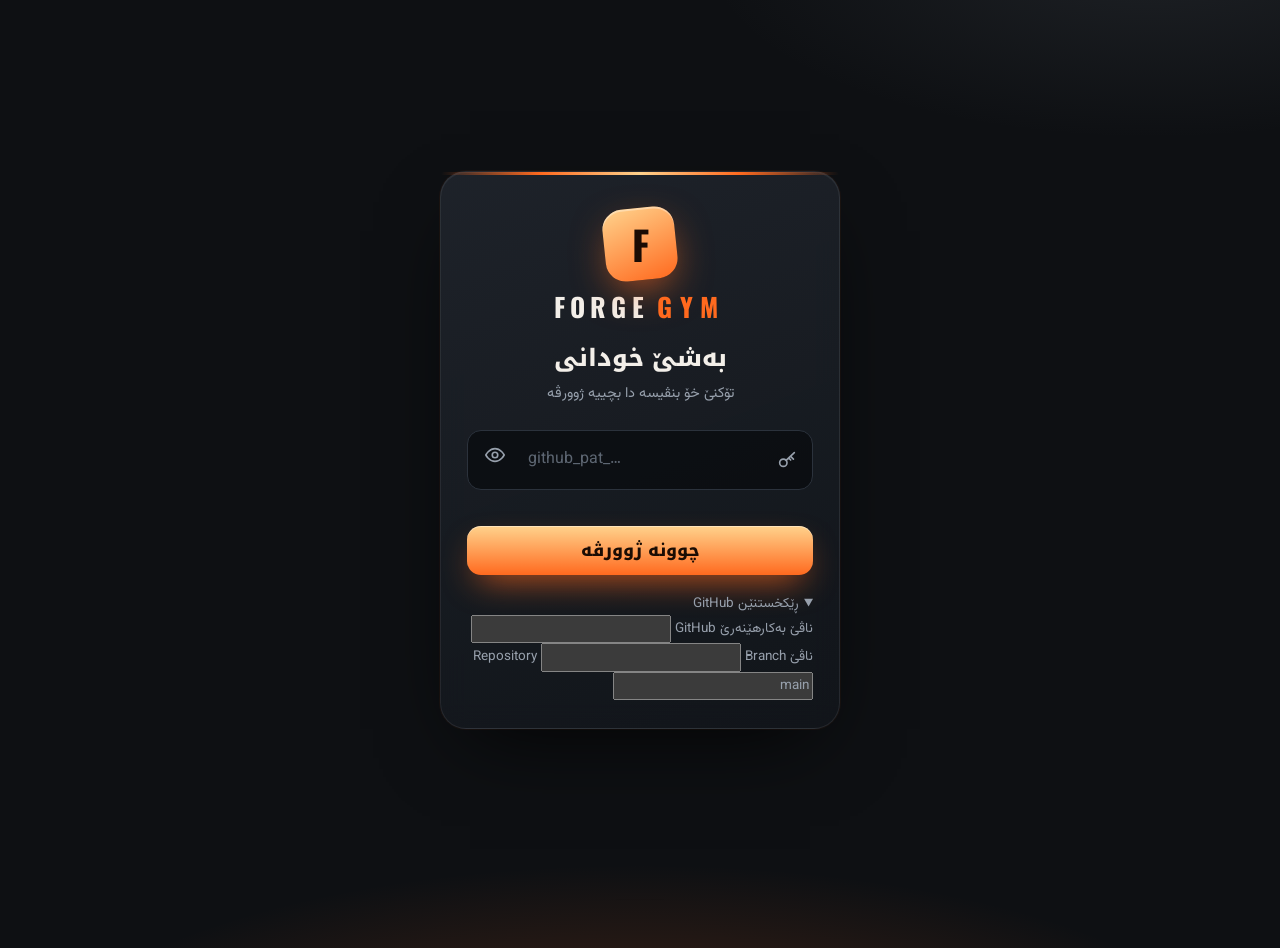
==== commit 29ab45e9: "Add files via upload" ====
--- a/admin.html
+++ b/admin.html
@@ -11,26 +11,34 @@
 <link rel="preconnect" href="https://fonts.gstatic.com" crossorigin>
 <link href="https://fonts.googleapis.com/css2?family=Oswald:wght@500;700&family=Noto+Kufi+Arabic:wght@600;800&family=Vazirmatn:wght@400;500;700&display=swap" rel="stylesheet">
 <link rel="stylesheet" href="style.css?v=4">
-<link rel="stylesheet" href="admin.css?v=8">
+<link rel="stylesheet" href="admin.css?v=9">
 </head>
 <body>
 <noscript><p style="padding:24px;text-align:center;color:#fff">JavaScript پێدڤییە بۆ ڤەکرنا ڤێ لاپەڕێ.</p></noscript>
 
 
 <!-- گەیتێ تۆکنی: هەتا تۆکن نەهێتە نڤیسین و پشتڕاست کرن، تنێ ڤێ بەشێ دیار دبیت -->
-<div class="wrap narrow" id="gate">
-  <header class="top">
-    <div class="brand"><i></i><div>FORGE<small>GYM</small></div></div>
-  </header>
-  <section class="login">
+<div class="wrap narrow gt" id="gate">
+  <div class="gt-glow" aria-hidden="true"></div>
+  <main class="gt-card">
+    <div class="gt-logo" aria-hidden="true"><span>F</span></div>
+    <div class="gt-brand">FORGE<small>GYM</small></div>
     <h1>بەشێ خودانی</h1>
-    <p>بۆ ڤەکرنا ڤێ لاپەڕێ، تۆکنا GitHub بنڤیسە. هەتا تۆکن نەهێتە نڤیسین چ تشت ناهێتە نیشاندان.</p>
+    <p class="gt-sub">تۆکنێ خۆ بنڤیسە دا بچییە ژوورڤە</p>
     <form id="gateForm" novalidate>
-      <label for="gToken">تۆکن (Token)</label>
-      <input id="gToken" class="f" type="password" placeholder="github_pat_..." autocomplete="off" autocapitalize="off" spellcheck="false">
-
-      <details class="how" id="gDetails">
-        <summary>ڕێکخستنێن GitHub (ناڤێ بەکارهێنەری و Repository)</summary>
+      <div class="gt-field">
+        <svg class="gt-ic" viewBox="0 0 24 24" aria-hidden="true"><circle cx="8" cy="15" r="4"/><path d="M11 12.5L20 4M16 8l3 3M14 10l2 2"/></svg>
+        <input id="gToken" class="gt-in" type="password" placeholder="github_pat_…" aria-label="تۆکن" autocomplete="off" autocapitalize="off" spellcheck="false">
+        <button type="button" class="gt-eye" id="gEye" aria-label="نیشاندان / ڤەشارتن">
+          <svg viewBox="0 0 24 24" aria-hidden="true"><path d="M2 12s3.6-7 10-7 10 7 10 7-3.6 7-10 7S2 12 2 12z"/><circle cx="12" cy="12" r="3"/></svg>
+        </button>
+      </div>
+      <div class="err gt-err" id="gErr" role="alert"></div>
+      <button class="gt-go" id="gBtn" type="submit">چوونە ژوورڤە</button>
+
+      <!-- ئەڤ بەشە ب خۆ دهێتە ڤەشارتن؛ تنێ ئەگەر ناڤێ GitHub ب خۆ نەهێتە دیتن دیار دبیت -->
+      <details class="how gt-more" id="gDetails" hidden>
+        <summary>ڕێکخستنێن GitHub</summary>
         <label for="gOwner">ناڤێ بەکارهێنەرێ GitHub</label>
         <input id="gOwner" class="f" autocomplete="off" autocapitalize="off" spellcheck="false">
         <label for="gRepo">ناڤێ Repository</label>
@@ -38,24 +46,13 @@
         <label for="gBranch">Branch</label>
         <input id="gBranch" class="f" value="main" autocomplete="off" autocapitalize="off" spellcheck="false">
       </details>
-
-      <label class="remember"><input id="gRemember" type="checkbox"> تۆکنێ ل سەر ڤی ئامێری بپارێزە (نە پێشنیارکرییە)</label>
-      <div class="err" id="gErr" role="alert"></div>
-      <button class="btn-add wide" id="gBtn" type="submit">چوونە ژوورڤە</button>
+      <input id="gRemember" type="checkbox" hidden>
     </form>
-
-    <details class="how">
-      <summary>تۆکن چاوا چێ دبیت؟</summary>
-      <ol>
-        <li>بچە GitHub ← وێنەیێ پرۆفایلی ← Settings ← Developer settings</li>
-        <li>Personal access tokens ← Fine-grained tokens ← Generate new token</li>
-        <li>Expiration: 1 year. د Repository access دا تنێ ڕیپۆیێ ڤی سایتی هەلبژێرە</li>
-        <li>د Permissions ← Repository permissions ← <b>Contents</b> بکە <b>Read and write</b></li>
-        <li>Generate token، پاشی کۆپی بکە و ل ڤێرێ دانە.</li>
-      </ol>
-    </details>
-  </section>
-</div>
+  </main>
+</div>
+<script>
+(function(){var b=document.getElementById('gEye'),i=document.getElementById('gToken');if(b&&i)b.addEventListener('click',function(){i.type=i.type==='password'?'text':'password';b.classList.toggle('on',i.type==='text');i.focus();});})();
+</script>
 
 <!-- لاپەڕێ سەرەکی: تا گەیت ڤەنەبیت هەر ڤەشارتی دمینیت -->
 <div id="app" hidden>
--- a/admin.css
+++ b/admin.css
@@ -251,3 +251,33 @@
 .pu button{width:100%;padding:12px;border-radius:10px;font-weight:800;background:var(--surface-2);border:1px solid var(--line)}
 .pu.bad button{background:var(--bad);border-color:transparent;color:#fff}
 .pu button:disabled{opacity:.6}
+
+/* ===== دەروازەیا تۆکنی: دیزاینا نوی (تنێ تۆکن) ===== */
+#gate.gt:not([hidden]){position:relative;min-height:100vh;min-height:100dvh;display:flex;align-items:center;justify-content:center;padding:24px 18px;overflow:hidden}
+.gt-glow{position:absolute;inset:auto -20% -30% -20%;height:70%;background:radial-gradient(60% 60% at 50% 100%,rgba(255,106,31,.38),transparent 70%);filter:blur(10px);pointer-events:none;animation:gtBreath 6s ease-in-out infinite}
+@keyframes gtBreath{0%,100%{opacity:.7;transform:scale(1)}50%{opacity:1;transform:scale(1.08)}}
+.gt-card{position:relative;z-index:1;width:100%;max-width:400px;padding:36px 26px 28px;text-align:center;border:1px solid rgba(255,255,255,.08);border-radius:26px;background:linear-gradient(160deg,rgba(31,36,44,.92),rgba(18,21,26,.94));box-shadow:0 30px 80px -30px rgba(0,0,0,.9),0 0 0 1px rgba(255,106,31,.06),inset 0 1px 0 rgba(255,255,255,.06);backdrop-filter:blur(14px);animation:gtIn .6s cubic-bezier(.2,.8,.2,1) both}
+.gt-card::before{content:"";position:absolute;inset:0 0 auto 0;height:3px;border-radius:26px 26px 0 0;background:linear-gradient(90deg,transparent,var(--red),var(--hot),var(--red),transparent)}
+@keyframes gtIn{from{opacity:0;transform:translateY(18px) scale(.97)}to{opacity:1;transform:none}}
+.gt-logo{width:72px;height:72px;margin:0 auto 14px;display:grid;place-items:center;border-radius:20px;background:linear-gradient(160deg,var(--hot),var(--red));box-shadow:0 14px 40px -10px rgba(255,106,31,.8),inset 0 2px 0 rgba(255,255,255,.35);transform:rotate(-6deg)}
+.gt-logo span{font:700 40px/1 var(--font-display);color:#1a0c04;transform:rotate(6deg)}
+.gt-brand{font:700 26px/1 var(--font-display);letter-spacing:.2em;color:var(--fg);direction:ltr}
+.gt-brand small{margin-inline-start:8px;color:var(--red);letter-spacing:.3em;font-size:26px}
+.gt-card h1{margin:22px 0 6px;font-family:var(--font-head,'Noto Kufi Arabic'),sans-serif;font-weight:800;font-size:24px;line-height:1.4}
+.gt-sub{margin:0 0 24px;color:var(--muted);font-size:14.5px}
+.gt-field{position:relative;display:flex;align-items:center;border:1.5px solid var(--line);border-radius:14px;background:rgba(8,10,13,.7);transition:border-color .2s,box-shadow .2s}
+.gt-field:focus-within{border-color:var(--red);box-shadow:0 0 0 4px rgba(255,106,31,.16)}
+.gt-ic,.gt-eye svg{width:22px;height:22px;fill:none;stroke:currentColor;stroke-width:1.8;stroke-linecap:round;stroke-linejoin:round}
+.gt-ic{flex:none;margin-inline-start:14px;color:var(--muted)}
+.gt-field:focus-within .gt-ic{color:var(--red)}
+.gt-in{flex:1;min-width:0;padding:16px 12px;background:none;border:0;outline:0;color:var(--fg);font-size:16px;direction:ltr;text-align:start;letter-spacing:.04em}
+.gt-in::placeholder{color:#5d6672;letter-spacing:0}
+.gt-eye{flex:none;margin-inline-end:6px;padding:10px;border-radius:10px;color:var(--muted);background:none;border:0;cursor:pointer}
+.gt-eye:hover,.gt-eye.on{color:var(--hot)}
+.gt-err{min-height:22px;margin:10px 0 4px;text-align:center}
+.gt-go{width:100%;padding:16px;border:0;border-radius:14px;font:800 17px/1 var(--font-head,'Noto Kufi Arabic'),sans-serif;color:#1a0c04;background:linear-gradient(180deg,var(--hot),var(--red));box-shadow:0 14px 34px -12px rgba(255,106,31,.9),inset 0 1px 0 rgba(255,255,255,.4);cursor:pointer;transition:transform .15s,filter .2s}
+.gt-go:hover{filter:brightness(1.08)}.gt-go:active{transform:scale(.98)}
+.gt-go:disabled{opacity:.6;cursor:wait}
+.gt-more{margin-top:18px;text-align:start}
+.gt-more[hidden]{display:none}
+@media (prefers-reduced-motion:reduce){.gt-glow,.gt-card{animation:none}}
